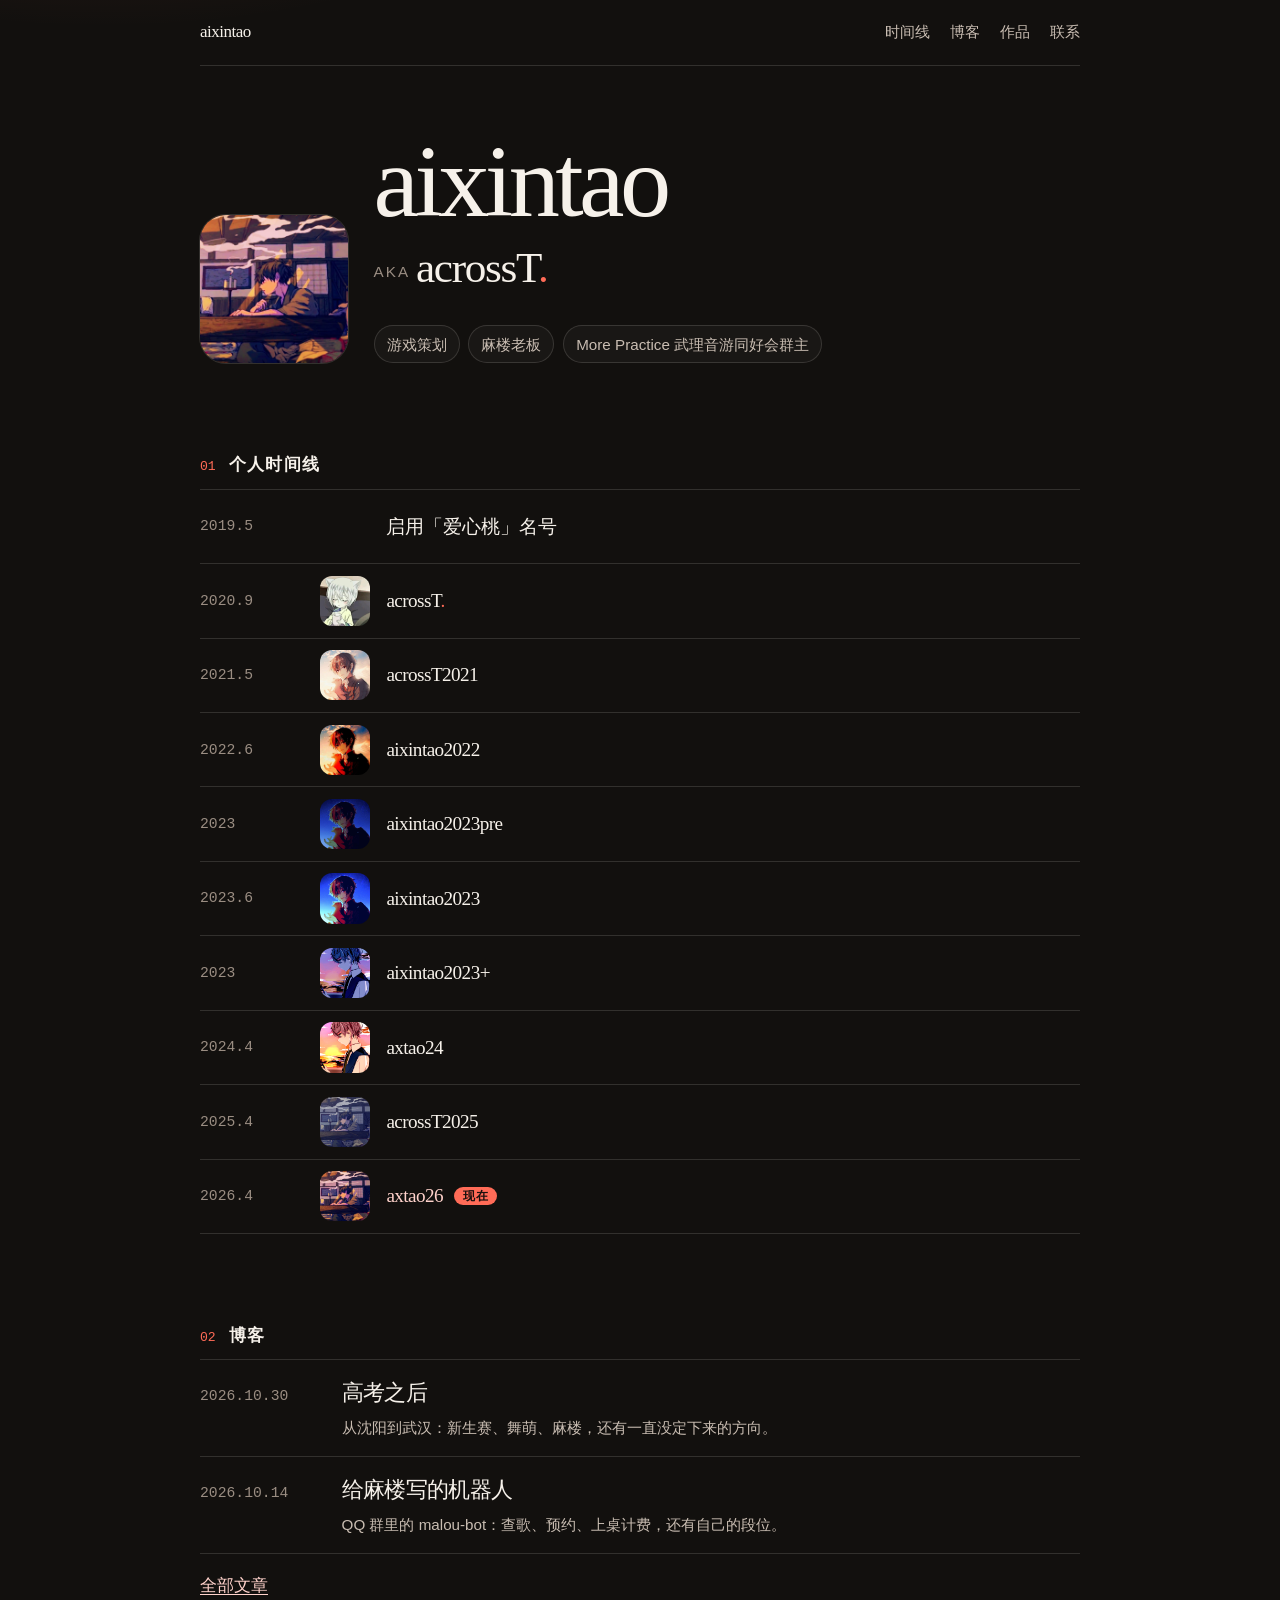
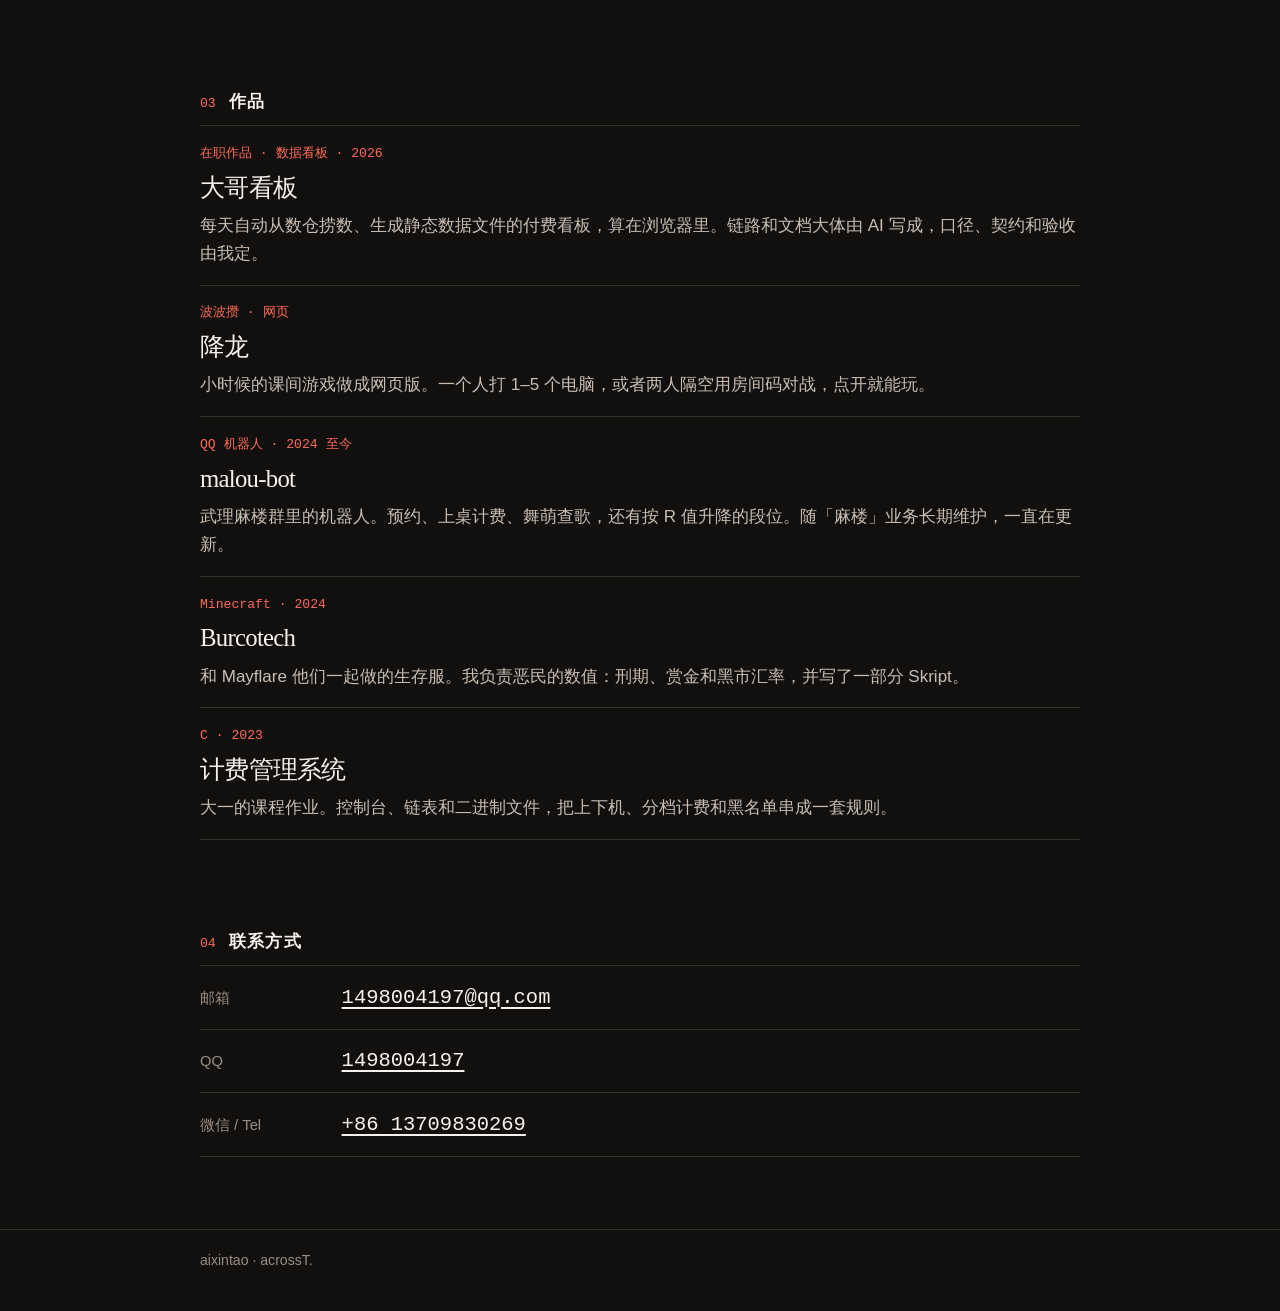
==== index.html @ b9f10be2 "Add the 大哥看板 works page and mark malou-bot as 2024 至今 - New works/whale-dashboard.html: an in-role p" ====
<!DOCTYPE html>
<html lang="zh-CN">
<head>
  <meta charset="utf-8">
  <meta name="viewport" content="width=device-width, initial-scale=1">
  <title>aixintao aka acrossT.</title>
  <meta name="description" content="aixintao，aka acrossT.。游戏策划、麻楼老板，More Practice 武理音游同好会群主。">
  <meta name="theme-color" content="#12100e">
  <link rel="icon" href="avatars/favicon.png">
  <link rel="stylesheet" href="/style.css">
</head>
<body>
  <header class="wrap">
    <nav class="nav" aria-label="页面">
      <a class="brand" href="/#top">aixintao</a>
      <ul class="nav-links">
        <li><a href="/#names">时间线</a></li>
        <li><a href="/blog/">博客</a></li>
        <li><a href="/#works">作品</a></li>
        <li><a href="/#contact">联系</a></li>
      </ul>
    </nav>
    <div class="hero" id="top">
      <img class="avatar-main" src="avatars/axtao2026.jpg" width="648" height="648" alt="axtao26">
      <div class="hero-copy">
        <h1>aixintao</h1>
        <p class="aka"><span class="aka-label">AKA</span><span class="wordmark">acrossT<span class="dot">.</span></span></p>
        <ul class="roles">
          <li>游戏策划</li>
          <li>麻楼老板</li>
          <li>More Practice 武理音游同好会群主</li>
        </ul>
      </div>
    </div>
  </header>

  <main class="wrap">
    <section id="names" aria-labelledby="names-title">
      <div class="section-head">
        <span class="index">01</span>
        <h2 id="names-title">个人时间线</h2>
      </div>
      <ol class="timeline">
        <li>
          <time datetime="2019-05">2019.5</time>
          <span class="avatar-slot" aria-hidden="true"></span>
          <p>启用「爱心桃」名号</p>
        </li>
        <li>
          <time datetime="2020-09">2020.9</time>
          <img class="avatar" src="avatars/acrossT.jpg" width="640" height="640" alt="">
          <p class="latin">acrossT<span class="dot">.</span></p>
        </li>
        <li>
          <time datetime="2021-05">2021.5</time>
          <img class="avatar" src="avatars/acrossT2021.jpg" width="720" height="715" alt="">
          <p class="latin">acrossT2021</p>
        </li>
        <li>
          <time datetime="2022-06">2022.6</time>
          <img class="avatar" src="avatars/aixintao2022.jpg" width="300" height="300" alt="">
          <p class="latin">aixintao2022</p>
        </li>
        <li>
          <time>2023</time>
          <img class="avatar" src="avatars/aixintao2023pre.jpg" width="720" height="720" alt="">
          <p class="latin">aixintao2023pre</p>
        </li>
        <li>
          <time datetime="2023-06">2023.6</time>
          <img class="avatar" src="avatars/aixintao2023.jpg" width="720" height="720" alt="">
          <p class="latin">aixintao2023</p>
        </li>
        <li>
          <time>2023</time>
          <img class="avatar" src="avatars/aixintao2023plus.jpg" width="720" height="720" alt="">
          <p class="latin">aixintao2023+</p>
        </li>
        <li>
          <time datetime="2024-04">2024.4</time>
          <img class="avatar" src="avatars/axtao24.jpg" width="720" height="720" alt="">
          <p class="latin">axtao24</p>
        </li>
        <li>
          <time datetime="2025-04">2025.4</time>
          <img class="avatar" src="avatars/acrossT2025.jpg" width="720" height="720" alt="">
          <p class="latin">acrossT2025</p>
        </li>
        <li class="now">
          <time datetime="2026-04">2026.4</time>
          <img class="avatar" src="avatars/axtao2026.jpg" width="648" height="648" alt="">
          <p class="latin">axtao26<span class="badge">现在</span></p>
        </li>
      </ol>
    </section>

    <section id="blog" aria-labelledby="blog-title">
      <div class="section-head">
        <span class="index">02</span>
        <h2 id="blog-title">博客</h2>
      </div>
      <!-- posts:start -->
<ol class="post-list">
  <li>
    <time datetime="2026-10-30">2026.10.30</time>
    <div>
      <a class="post-title" href="/blog/after-gaokao.html">高考之后</a>
      <p>从沈阳到武汉：新生赛、舞萌、麻楼，还有一直没定下来的方向。</p>
    </div>
  </li>
  <li>
    <time datetime="2026-10-14">2026.10.14</time>
    <div>
      <a class="post-title" href="/blog/malou-bot.html">给麻楼写的机器人</a>
      <p>QQ 群里的 malou-bot：查歌、预约、上桌计费，还有自己的段位。</p>
    </div>
  </li>
</ol>
<p class="more"><a href="/blog/">全部文章</a></p>
<!-- posts:end -->
    </section>

    <section id="works" aria-labelledby="works-title">
      <div class="section-head">
        <span class="index">03</span>
        <h2 id="works-title">作品</h2>
      </div>
      <ul class="works">
        <li>
          <a href="/works/whale-dashboard.html">
            <span class="work-kicker">在职作品 · 数据看板 · 2026</span>
            <span class="work-title">大哥看板</span>
            <span class="work-desc">每天自动从数仓捞数、生成静态数据文件的付费看板，算在浏览器里。链路和文档大体由 AI 写成，口径、契约和验收由我定。</span>
          </a>
        </li>
        <li>
          <a href="/works/xianglong.html">
            <span class="work-kicker">波波攒 · 网页</span>
            <span class="work-title">降龙</span>
            <span class="work-desc">小时候的课间游戏做成网页版。一个人打 1–5 个电脑，或者两人隔空用房间码对战，点开就能玩。</span>
          </a>
        </li>
        <li>
          <a href="/works/malou-bot.html">
            <span class="work-kicker">QQ 机器人 · 2024 至今</span>
            <span class="work-title">malou-bot</span>
            <span class="work-desc">武理麻楼群里的机器人。预约、上桌计费、舞萌查歌，还有按 R 值升降的段位。随「麻楼」业务长期维护，一直在更新。</span>
          </a>
        </li>
        <li>
          <a href="/works/burcotech.html">
            <span class="work-kicker">Minecraft · 2024</span>
            <span class="work-title">Burcotech</span>
            <span class="work-desc">和 Mayflare 他们一起做的生存服。我负责恶民的数值：刑期、赏金和黑市汇率，并写了一部分 Skript。</span>
          </a>
        </li>
        <li>
          <a href="/works/billing.html">
            <span class="work-kicker">C · 2023</span>
            <span class="work-title">计费管理系统</span>
            <span class="work-desc">大一的课程作业。控制台、链表和二进制文件，把上下机、分档计费和黑名单串成一套规则。</span>
          </a>
        </li>
      </ul>
    </section>

    <section id="contact" aria-labelledby="contact-title">
      <div class="section-head">
        <span class="index">04</span>
        <h2 id="contact-title">联系方式</h2>
      </div>
      <ul class="contacts">
        <li>
          <span>邮箱</span>
          <a href="mailto:1498004197@qq.com">1498004197@qq.com</a>
        </li>
        <li>
          <span>QQ</span>
          <a href="https://wpa.qq.com/msgrd?v=3&amp;uin=1498004197&amp;site=qq&amp;menu=yes" target="_blank" rel="noopener noreferrer">1498004197</a>
        </li>
        <li>
          <span>微信 / Tel</span>
          <a href="tel:+8613709830269">+86 13709830269</a>
        </li>
      </ul>
    </section>
  </main>

  <footer>
    <div class="wrap">aixintao · acrossT.</div>
  </footer>
</body>
</html>
---- style.css ----
:root {
      --bg: #12100e;
      --raise: #1c1916;
      --ink: #f6f1ea;
      --muted: #c9bdb2;
      --faint: #9a8d82;
      --line: rgba(246, 241, 234, 0.14);
      --peach: #ff6b57;
      --peach-soft: #ffd2cb;
      --max: 880px;
      --sans: "Segoe UI", "PingFang SC", "Hiragino Sans GB", "Microsoft YaHei", sans-serif;
      --serif: Palatino, "Palatino Linotype", "Songti SC", "STSong", serif;
      --mono: "Cascadia Mono", "Sarasa Mono SC", Consolas, "Courier New", monospace;
    }

    * { box-sizing: border-box; }

    html { scroll-behavior: smooth; }

    body {
      margin: 0;
      color: var(--ink);
      background:
        radial-gradient(880px 420px at 8% -8%, rgba(255, 107, 87, 0.18), transparent 62%),
        var(--bg);
      font-family: var(--sans);
      font-size: 17px;
      line-height: 1.65;
    }

    a { color: inherit; }

    a:focus-visible,
    button:focus-visible {
      outline: 2px solid var(--peach);
      outline-offset: 3px;
    }

    ::selection {
      background: var(--peach);
      color: #1a100e;
    }

    .wrap {
      width: min(var(--max), calc(100% - 2.5rem));
      margin-inline: auto;
    }

    .nav {
      display: flex;
      align-items: center;
      justify-content: space-between;
      gap: 1rem;
      padding: 1.15rem 0;
      border-bottom: 1px solid var(--line);
    }

    .brand {
      font-family: var(--serif);
      text-decoration: none;
      letter-spacing: -0.03em;
    }

    .nav-links {
      display: flex;
      gap: 1.25rem;
      margin: 0;
      padding: 0;
      list-style: none;
      font-size: 0.92rem;
    }

    .nav-links a {
      text-decoration: none;
      color: var(--muted);
    }

    .nav-links a:hover,
    .nav-links a[aria-current="page"] { color: var(--ink); }

    .nav,
    .nav-links { flex-wrap: wrap; }

    .hero {
      display: flex;
      align-items: flex-end;
      gap: 1.35rem 1.6rem;
      padding: 8vh 0 4.5rem;
    }

    .hero-copy { min-width: 0; }

    .avatar-main {
      width: clamp(104px, 18vw, 148px);
      height: clamp(104px, 18vw, 148px);
      flex: none;
      object-fit: cover;
      border-radius: 26px;
      box-shadow: 0 0 0 1px var(--line);
    }

    h1 {
      margin: 0;
      font-family: var(--serif);
      font-size: clamp(3.2rem, 10vw, 6.4rem);
      font-weight: 500;
      line-height: 0.86;
      letter-spacing: -0.045em;
    }

    .aka {
      margin: 1.1rem 0 0;
      font-family: var(--serif);
      font-size: clamp(1.7rem, 4vw, 2.7rem);
      line-height: 1.15;
      letter-spacing: -0.03em;
    }

    .aka-label {
      margin-right: 0.35rem;
      color: var(--faint);
      font-family: var(--sans);
      font-size: 0.95rem;
      letter-spacing: 0.14em;
      vertical-align: 0.35em;
    }

    .wordmark { white-space: nowrap; }

    .dot { color: var(--peach); }

    .roles {
      display: flex;
      flex-wrap: wrap;
      gap: 0.55rem;
      margin: 2rem 0 0;
      padding: 0;
      list-style: none;
    }

    .roles li {
      margin: 0;
      padding: 0.35rem 0.75rem;
      border: 1px solid var(--line);
      border-radius: 999px;
      color: var(--muted);
      background: rgba(255, 255, 255, 0.03);
      font-size: 0.95rem;
    }

    section { padding: 1rem 0 4.5rem; }

    .section-head {
      display: flex;
      align-items: baseline;
      gap: 0.8rem;
      margin-bottom: 0.4rem;
    }

    .index {
      color: var(--peach);
      font-family: var(--mono);
      font-size: 0.82rem;
    }

    h2 {
      margin: 0;
      font-size: 1.05rem;
      font-weight: 600;
      letter-spacing: 0.08em;
    }

    .timeline {
      margin: 0.6rem 0 0;
      padding: 0;
      list-style: none;
    }

    .timeline li {
      display: grid;
      grid-template-columns: 6.5rem 3.15rem minmax(0, 1fr);
      gap: 0.7rem 1rem;
      align-items: center;
      padding: 0.72rem 0;
      border-top: 1px solid var(--line);
    }

    .avatar,
    .avatar-slot {
      width: 3.15rem;
      height: 3.15rem;
      border-radius: 12px;
    }

    .avatar {
      display: block;
      object-fit: cover;
      background: var(--raise);
    }

    .timeline li:last-child { border-bottom: 1px solid var(--line); }

    .timeline time {
      color: var(--faint);
      font-family: var(--mono);
      font-size: 0.92rem;
    }

    .timeline p {
      margin: 0;
      font-size: 1.2rem;
    }

    .latin {
      font-family: var(--serif);
      letter-spacing: -0.03em;
    }

    .timeline .now p { color: var(--peach-soft); }

    .badge {
      margin-left: 0.7rem;
      padding: 0.12rem 0.55rem;
      border-radius: 999px;
      background: var(--peach);
      color: #1a100e;
      font-family: var(--sans);
      font-size: 0.75rem;
      font-weight: 700;
      letter-spacing: 0.06em;
      vertical-align: 0.18em;
    }

    .empty {
      margin: 0.8rem 0 0;
      padding: 1.4rem 1.2rem;
      border: 1px dashed var(--line);
      border-radius: 14px;
      color: var(--muted);
      background: var(--raise);
    }

    .contacts {
      margin: 0.6rem 0 0;
      padding: 0;
      list-style: none;
    }

    .contacts li {
      display: grid;
      grid-template-columns: 7.6rem minmax(0, 1fr);
      gap: 0.35rem 1.25rem;
      align-items: baseline;
      padding: 0.9rem 0;
      border-top: 1px solid var(--line);
    }

    .contacts li:last-child { border-bottom: 1px solid var(--line); }

    .contacts span {
      color: var(--faint);
      font-size: 0.92rem;
    }

    .contacts a {
      color: var(--ink);
      font-family: var(--mono);
      font-size: clamp(1.02rem, 2.2vw, 1.28rem);
      text-underline-offset: 0.2em;
      overflow-wrap: anywhere;
    }

    .contacts a:hover { color: var(--peach-soft); }

    footer {
      padding: 1.2rem 0 2.4rem;
      border-top: 1px solid var(--line);
      color: var(--faint);
      font-size: 0.88rem;
    }

    @media (max-width: 640px) {
      .wrap { width: min(var(--max), calc(100% - 1.6rem)); }

      .nav-links { gap: 0.85rem; }

      .hero {
        flex-direction: column;
        align-items: flex-start;
        padding-top: 6vh;
      }

      .timeline li {
        grid-template-columns: 4.7rem 2.7rem minmax(0, 1fr);
        gap: 0.5rem 0.7rem;
      }

      .avatar,
      .avatar-slot {
        width: 2.7rem;
        height: 2.7rem;
        border-radius: 9px;
      }
    }

    .post-list {
      margin: 0.6rem 0 0;
      padding: 0;
      list-style: none;
    }

    .post-list li {
      display: grid;
      grid-template-columns: 7.6rem minmax(0, 1fr);
      gap: 0.25rem 1.25rem;
      align-items: baseline;
      padding: 1rem 0;
      border-top: 1px solid var(--line);
    }

    .post-list li:last-child { border-bottom: 1px solid var(--line); }

    .post-list time {
      color: var(--faint);
      font-family: var(--mono);
      font-size: 0.92rem;
    }

    .post-title {
      font-family: var(--serif);
      font-size: 1.35rem;
      letter-spacing: -0.03em;
      text-decoration: none;
    }

    .post-title:hover { color: var(--peach-soft); }

    .post-list p {
      margin: 0.2rem 0 0;
      color: var(--muted);
      font-size: 0.95rem;
    }

    .more { margin: 1.1rem 0 0; }

    .more a {
      color: var(--peach-soft);
      text-underline-offset: 0.18em;
    }

    .page-main { padding: 2.6rem 0 4.5rem; }

    .page h1 {
      font-size: clamp(2.1rem, 6vw, 3.4rem);
      line-height: 1.15;
      letter-spacing: -0.03em;
    }

    .back {
      display: inline-block;
      margin-bottom: 1.5rem;
      color: var(--muted);
      font-size: 0.92rem;
      text-decoration: none;
    }

    .back:hover { color: var(--ink); }

    .article-meta {
      margin: 0.85rem 0 0;
      color: var(--faint);
      font-family: var(--mono);
      font-size: 0.92rem;
    }

    .prose {
      margin-top: 2rem;
      font-size: 1.05rem;
    }

    .prose > :first-child { margin-top: 0; }

    .prose h2,
    .prose h3 {
      margin: 1.8em 0 0.45em;
      letter-spacing: 0;
      font-size: 1.35rem;
    }

    .prose h3 { font-size: 1.12rem; }

    .prose p { margin: 0.95em 0; }

    .prose a {
      color: var(--peach-soft);
      text-underline-offset: 0.18em;
    }

    .prose ul,
    .prose ol {
      margin: 0.8em 0;
      padding-left: 1.3em;
    }

    .prose blockquote {
      margin: 1.2em 0;
      padding-left: 1em;
      border-left: 2px solid var(--peach);
      color: var(--muted);
    }

    .prose pre {
      margin: 1.2em 0;
      padding: 1rem 1.1rem;
      overflow: auto;
      border-radius: 12px;
      background: var(--raise);
      line-height: 1.55;
    }

    .prose code {
      font-family: var(--mono);
      font-size: 0.9em;
    }

    .prose :not(pre) > code {
      padding: 0.1em 0.35em;
      border-radius: 6px;
      background: var(--raise);
    }

    .prose img,
    .shot img {
      display: block;
      max-width: 100%;
      height: auto;
      border-radius: 14px;
    }

    .prose figure,
    .shot {
      margin: 1.5rem 0 0.2rem;
    }

    .prose figcaption,
    .shot figcaption {
      margin-top: 0.55rem;
      color: var(--faint);
      font-size: 0.92rem;
    }

    .works {
      margin: 0.6rem 0 0;
      padding: 0;
      list-style: none;
    }

    .works a {
      display: grid;
      gap: 0.2rem;
      padding: 1.05rem 0;
      border-top: 1px solid var(--line);
      text-decoration: none;
    }

    .works li:last-child a { border-bottom: 1px solid var(--line); }

    .work-kicker {
      color: var(--peach);
      font-family: var(--mono);
      font-size: 0.82rem;
    }

    .work-title {
      font-family: var(--serif);
      font-size: 1.55rem;
      letter-spacing: -0.03em;
    }

    .work-desc { color: var(--muted); }

    .works a:hover .work-title { color: var(--peach-soft); }

    .prose hr {
      margin: 2em 0;
      border: 0;
      border-top: 1px solid var(--line);
    }

    @media (max-width: 640px) {
      .post-list li,
      .contacts li {
        grid-template-columns: 1fr;
        gap: 0.15rem;
      }
    }

    @media (prefers-reduced-motion: reduce) {
      html { scroll-behavior: auto; }
    }
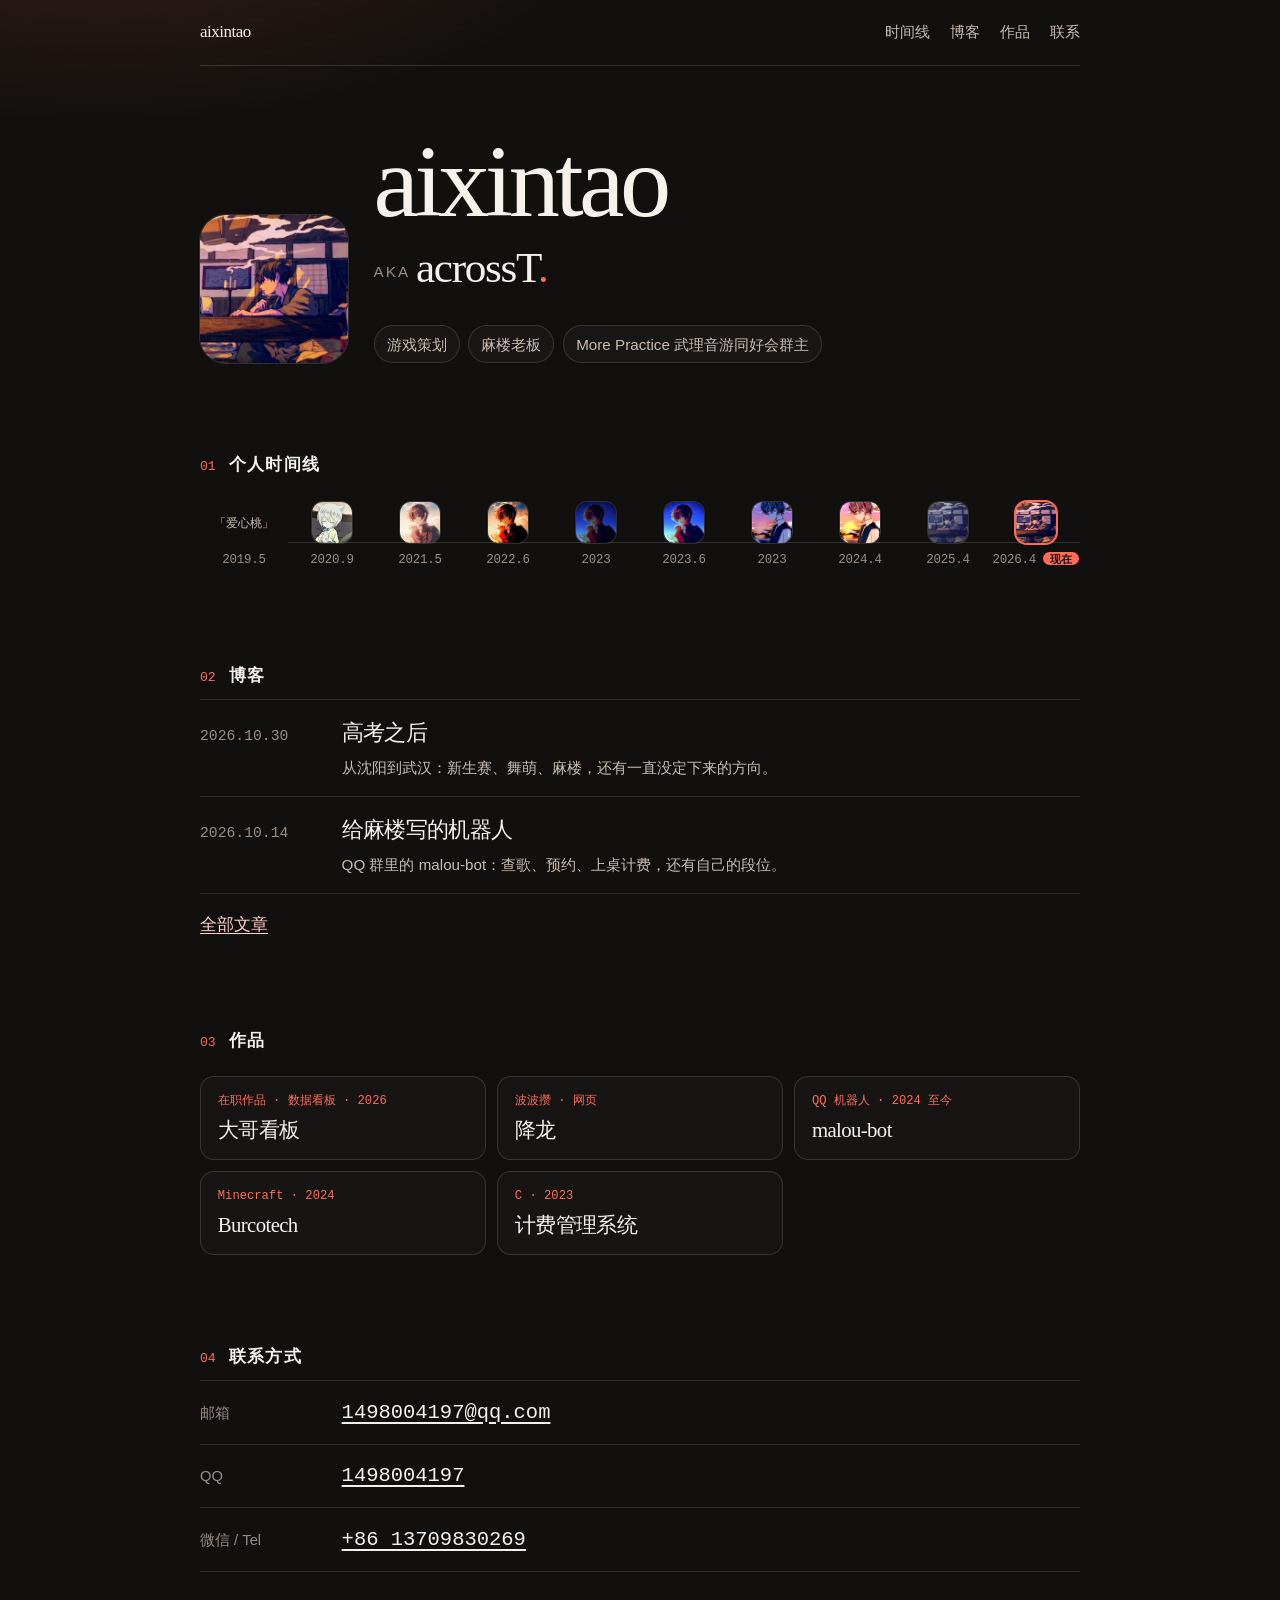
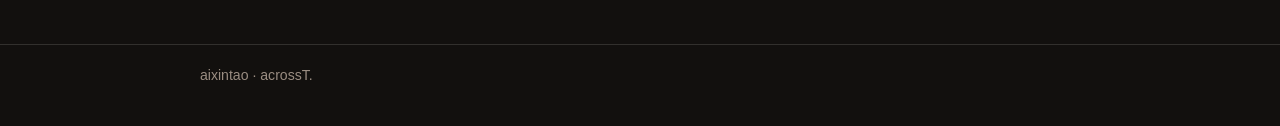
==== commit 045a5979: "Compress the timeline into a flow strip and turn works into buttons The 个人时间线 is now a single horizo" ====
--- a/index.html
+++ b/index.html
@@ -40,56 +40,46 @@
         <span class="index">01</span>
         <h2 id="names-title">个人时间线</h2>
       </div>
-      <ol class="timeline">
+      <ol class="flow">
         <li>
+          <span class="flow-note">「爱心桃」</span>
           <time datetime="2019-05">2019.5</time>
-          <span class="avatar-slot" aria-hidden="true"></span>
-          <p>启用「爱心桃」名号</p>
         </li>
         <li>
+          <img class="flow-avatar" src="avatars/acrossT.jpg" width="640" height="640" alt="acrossT. 的头像">
           <time datetime="2020-09">2020.9</time>
-          <img class="avatar" src="avatars/acrossT.jpg" width="640" height="640" alt="">
-          <p class="latin">acrossT<span class="dot">.</span></p>
         </li>
         <li>
+          <img class="flow-avatar" src="avatars/acrossT2021.jpg" width="720" height="715" alt="acrossT2021 的头像">
           <time datetime="2021-05">2021.5</time>
-          <img class="avatar" src="avatars/acrossT2021.jpg" width="720" height="715" alt="">
-          <p class="latin">acrossT2021</p>
         </li>
         <li>
+          <img class="flow-avatar" src="avatars/aixintao2022.jpg" width="300" height="300" alt="aixintao2022 的头像">
           <time datetime="2022-06">2022.6</time>
-          <img class="avatar" src="avatars/aixintao2022.jpg" width="300" height="300" alt="">
-          <p class="latin">aixintao2022</p>
         </li>
         <li>
+          <img class="flow-avatar" src="avatars/aixintao2023pre.jpg" width="720" height="720" alt="aixintao2023pre 的头像">
           <time>2023</time>
-          <img class="avatar" src="avatars/aixintao2023pre.jpg" width="720" height="720" alt="">
-          <p class="latin">aixintao2023pre</p>
         </li>
         <li>
+          <img class="flow-avatar" src="avatars/aixintao2023.jpg" width="720" height="720" alt="aixintao2023 的头像">
           <time datetime="2023-06">2023.6</time>
-          <img class="avatar" src="avatars/aixintao2023.jpg" width="720" height="720" alt="">
-          <p class="latin">aixintao2023</p>
         </li>
         <li>
+          <img class="flow-avatar" src="avatars/aixintao2023plus.jpg" width="720" height="720" alt="aixintao2023+ 的头像">
           <time>2023</time>
-          <img class="avatar" src="avatars/aixintao2023plus.jpg" width="720" height="720" alt="">
-          <p class="latin">aixintao2023+</p>
         </li>
         <li>
+          <img class="flow-avatar" src="avatars/axtao24.jpg" width="720" height="720" alt="axtao24 的头像">
           <time datetime="2024-04">2024.4</time>
-          <img class="avatar" src="avatars/axtao24.jpg" width="720" height="720" alt="">
-          <p class="latin">axtao24</p>
         </li>
         <li>
+          <img class="flow-avatar" src="avatars/acrossT2025.jpg" width="720" height="720" alt="acrossT2025 的头像">
           <time datetime="2025-04">2025.4</time>
-          <img class="avatar" src="avatars/acrossT2025.jpg" width="720" height="720" alt="">
-          <p class="latin">acrossT2025</p>
         </li>
         <li class="now">
-          <time datetime="2026-04">2026.4</time>
-          <img class="avatar" src="avatars/axtao2026.jpg" width="648" height="648" alt="">
-          <p class="latin">axtao26<span class="badge">现在</span></p>
+          <img class="flow-avatar" src="avatars/axtao2026.jpg" width="648" height="648" alt="axtao26 的头像">
+          <time datetime="2026-04">2026.4<span class="badge">现在</span></time>
         </li>
       </ol>
     </section>
@@ -130,35 +120,30 @@
           <a href="/works/whale-dashboard.html">
             <span class="work-kicker">在职作品 · 数据看板 · 2026</span>
             <span class="work-title">大哥看板</span>
-            <span class="work-desc">每天自动从数仓捞数、生成静态数据文件的付费看板，算在浏览器里。链路和文档大体由 AI 写成，口径、契约和验收由我定。</span>
           </a>
         </li>
         <li>
           <a href="/works/xianglong.html">
             <span class="work-kicker">波波攒 · 网页</span>
             <span class="work-title">降龙</span>
-            <span class="work-desc">小时候的课间游戏做成网页版。一个人打 1–5 个电脑，或者两人隔空用房间码对战，点开就能玩。</span>
           </a>
         </li>
         <li>
           <a href="/works/malou-bot.html">
             <span class="work-kicker">QQ 机器人 · 2024 至今</span>
             <span class="work-title">malou-bot</span>
-            <span class="work-desc">武理麻楼群里的机器人。预约、上桌计费、舞萌查歌，还有按 R 值升降的段位。随「麻楼」业务长期维护，一直在更新。</span>
           </a>
         </li>
         <li>
           <a href="/works/burcotech.html">
             <span class="work-kicker">Minecraft · 2024</span>
             <span class="work-title">Burcotech</span>
-            <span class="work-desc">和 Mayflare 他们一起做的生存服。我负责恶民的数值：刑期、赏金和黑市汇率，并写了一部分 Skript。</span>
           </a>
         </li>
         <li>
           <a href="/works/billing.html">
             <span class="work-kicker">C · 2023</span>
             <span class="work-title">计费管理系统</span>
-            <span class="work-desc">大一的课程作业。控制台、链表和二进制文件，把上下机、分档计费和黑名单串成一套规则。</span>
           </a>
         </li>
       </ul>
--- a/style.css
+++ b/style.css
@@ -170,65 +170,80 @@
       letter-spacing: 0.08em;
     }
 
-    .timeline {
-      margin: 0.6rem 0 0;
+    .flow {
+      display: grid;
+      grid-template-columns: repeat(10, minmax(0, 1fr));
+      margin: 1.3rem 0 0;
       padding: 0;
       list-style: none;
     }
 
-    .timeline li {
-      display: grid;
-      grid-template-columns: 6.5rem 3.15rem minmax(0, 1fr);
-      gap: 0.7rem 1rem;
+    .flow li {
+      position: relative;
+      display: flex;
+      flex-direction: column;
       align-items: center;
-      padding: 0.72rem 0;
-      border-top: 1px solid var(--line);
-    }
-
-    .avatar,
-    .avatar-slot {
-      width: 3.15rem;
-      height: 3.15rem;
-      border-radius: 12px;
-    }
-
-    .avatar {
-      display: block;
+      justify-content: flex-start;
+      gap: 0.45rem;
+      padding: 0.15rem 0;
+      text-align: center;
+    }
+
+    /* 一条细线穿过每个头像，连成一条链 */
+    .flow li::before {
+      content: "";
+      position: absolute;
+      top: 2.66rem;
+      left: 0;
+      right: 0;
+      height: 1px;
+      background: var(--line);
+    }
+
+    .flow li:first-child::before { display: none; }
+
+    .flow-avatar {
+      position: relative;
+      width: 2.55rem;
+      height: 2.55rem;
       object-fit: cover;
+      border-radius: 11px;
       background: var(--raise);
-    }
-
-    .timeline li:last-child { border-bottom: 1px solid var(--line); }
-
-    .timeline time {
-      color: var(--faint);
-      font-family: var(--mono);
-      font-size: 0.92rem;
-    }
-
-    .timeline p {
-      margin: 0;
-      font-size: 1.2rem;
-    }
-
-    .latin {
-      font-family: var(--serif);
-      letter-spacing: -0.03em;
-    }
-
-    .timeline .now p { color: var(--peach-soft); }
+      box-shadow: 0 0 0 1px var(--line);
+    }
+
+    .flow time {
+      color: var(--faint);
+      font-family: var(--mono);
+      font-size: 0.78rem;
+      letter-spacing: -0.02em;
+    }
+
+    .flow-note {
+      display: flex;
+      align-items: center;
+      justify-content: center;
+      width: 100%;
+      min-height: 2.55rem;
+      color: var(--muted);
+      font-size: 0.78rem;
+      line-height: 1.3;
+    }
+
+    .flow .now .flow-avatar { box-shadow: 0 0 0 2px var(--peach); }
 
     .badge {
-      margin-left: 0.7rem;
-      padding: 0.12rem 0.55rem;
+      margin-left: 0.45rem;
+      padding: 0.05rem 0.42rem;
       border-radius: 999px;
       background: var(--peach);
       color: #1a100e;
       font-family: var(--sans);
-      font-size: 0.75rem;
+      font-size: 0.68rem;
       font-weight: 700;
-      letter-spacing: 0.06em;
-      vertical-align: 0.18em;
+      letter-spacing: 0.04em;
+      vertical-align: 0.12em;
+      white-space: nowrap;
     }
 
     .empty {
@@ -290,17 +305,22 @@
         padding-top: 6vh;
       }
 
-      .timeline li {
-        grid-template-columns: 4.7rem 2.7rem minmax(0, 1fr);
-        gap: 0.5rem 0.7rem;
+      .flow {
+        grid-template-columns: repeat(5, minmax(0, 1fr));
+        row-gap: 1.1rem;
       }
 
-      .avatar,
-      .avatar-slot {
-        width: 2.7rem;
-        height: 2.7rem;
+      .flow li::before { top: 2.42rem; }
+
+      .flow li:nth-child(6)::before { display: none; }
+
+      .flow-avatar {
+        width: 2.3rem;
+        height: 2.3rem;
         border-radius: 9px;
       }
+
+      .flow-note { min-height: 2.3rem; }
     }
 
     .post-list {
@@ -450,34 +470,46 @@
     }
 
     .works {
-      margin: 0.6rem 0 0;
+      display: grid;
+      grid-template-columns: repeat(3, minmax(0, 1fr));
+      gap: 0.7rem;
+      margin: 1.3rem 0 0;
       padding: 0;
       list-style: none;
     }
 
     .works a {
-      display: grid;
-      gap: 0.2rem;
-      padding: 1.05rem 0;
-      border-top: 1px solid var(--line);
+      display: flex;
+      flex-direction: column;
+      justify-content: space-between;
+      gap: 0.5rem;
+      height: 100%;
+      padding: 1rem 1.05rem;
+      border: 1px solid var(--line);
+      border-radius: 14px;
+      background: rgba(255, 255, 255, 0.025);
       text-decoration: none;
-    }
-
-    .works li:last-child a { border-bottom: 1px solid var(--line); }
+      transition: border-color 0.15s ease, background 0.15s ease;
+    }
+
+    .works a:hover {
+      border-color: rgba(255, 107, 87, 0.55);
+      background: rgba(255, 107, 87, 0.06);
+    }
 
     .work-kicker {
       color: var(--peach);
       font-family: var(--mono);
-      font-size: 0.82rem;
+      font-size: 0.76rem;
+      line-height: 1.4;
     }
 
     .work-title {
       font-family: var(--serif);
-      font-size: 1.55rem;
+      font-size: 1.3rem;
+      line-height: 1.2;
       letter-spacing: -0.03em;
     }
-
-    .work-desc { color: var(--muted); }
 
     .works a:hover .work-title { color: var(--peach-soft); }
 
@@ -493,6 +525,8 @@
         grid-template-columns: 1fr;
         gap: 0.15rem;
       }
+
+      .works { grid-template-columns: repeat(2, minmax(0, 1fr)); }
     }
 
     @media (prefers-reduced-motion: reduce) {
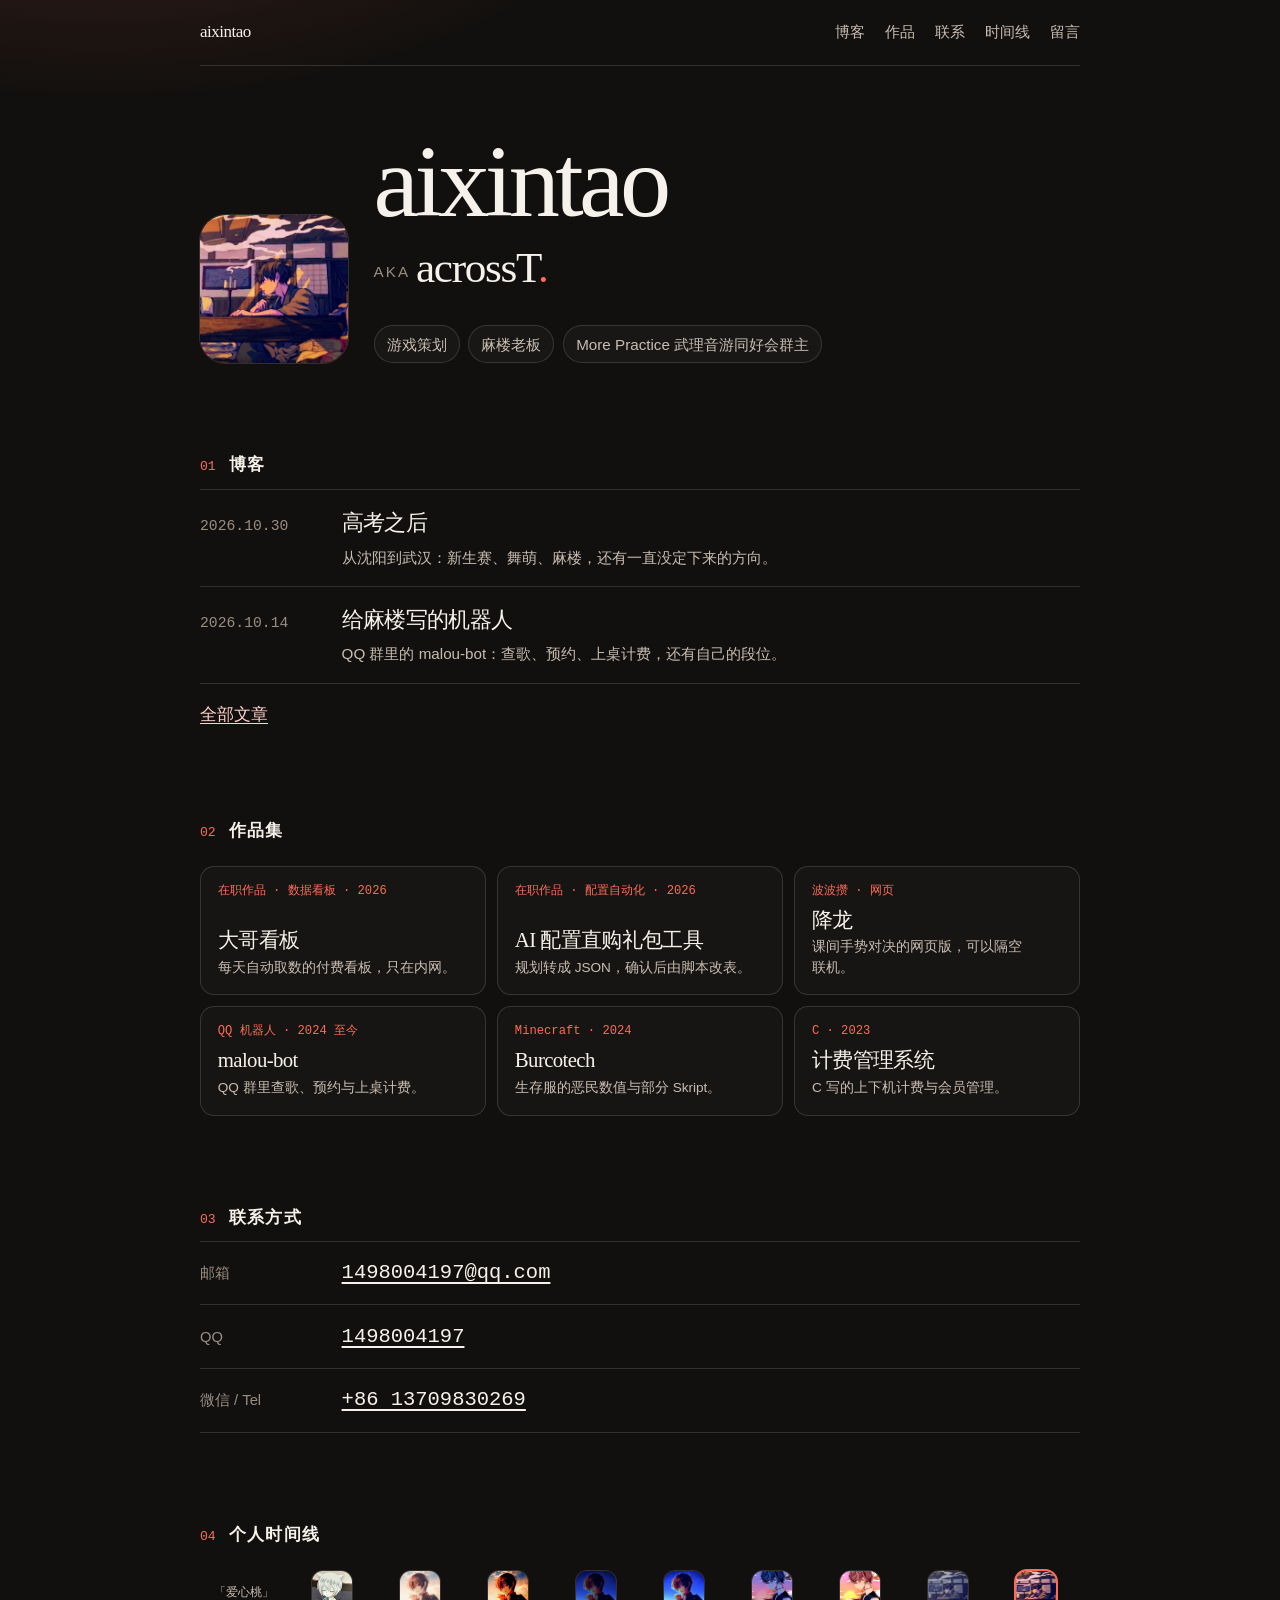
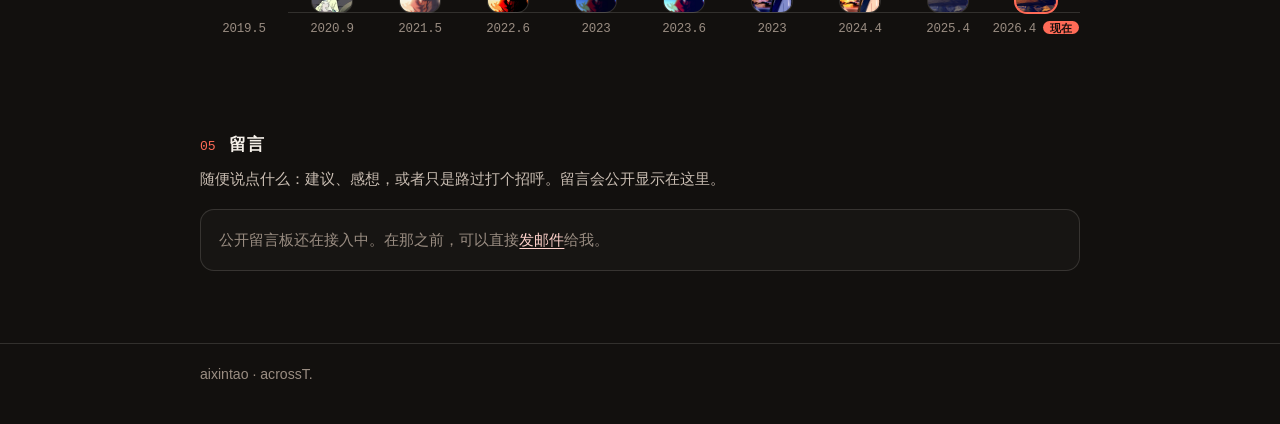
==== commit beef08b4: "Reorder the homepage and add a guestbook section - Sections are now 01 blog, 02 works, 03 contact, 0" ====
--- a/index.html
+++ b/index.html
@@ -14,10 +14,11 @@
     <nav class="nav" aria-label="页面">
       <a class="brand" href="/#top">aixintao</a>
       <ul class="nav-links">
-        <li><a href="/#names">时间线</a></li>
         <li><a href="/blog/">博客</a></li>
         <li><a href="/#works">作品</a></li>
         <li><a href="/#contact">联系</a></li>
+        <li><a href="/#names">时间线</a></li>
+        <li><a href="/#guestbook">留言</a></li>
       </ul>
     </nav>
     <div class="hero" id="top">
@@ -35,58 +36,9 @@
   </header>
 
   <main class="wrap">
-    <section id="names" aria-labelledby="names-title">
+    <section id="blog" aria-labelledby="blog-title">
       <div class="section-head">
         <span class="index">01</span>
-        <h2 id="names-title">个人时间线</h2>
-      </div>
-      <ol class="flow">
-        <li>
-          <span class="flow-note">「爱心桃」</span>
-          <time datetime="2019-05">2019.5</time>
-        </li>
-        <li>
-          <img class="flow-avatar" src="avatars/acrossT.jpg" width="640" height="640" alt="acrossT. 的头像">
-          <time datetime="2020-09">2020.9</time>
-        </li>
-        <li>
-          <img class="flow-avatar" src="avatars/acrossT2021.jpg" width="720" height="715" alt="acrossT2021 的头像">
-          <time datetime="2021-05">2021.5</time>
-        </li>
-        <li>
-          <img class="flow-avatar" src="avatars/aixintao2022.jpg" width="300" height="300" alt="aixintao2022 的头像">
-          <time datetime="2022-06">2022.6</time>
-        </li>
-        <li>
-          <img class="flow-avatar" src="avatars/aixintao2023pre.jpg" width="720" height="720" alt="aixintao2023pre 的头像">
-          <time>2023</time>
-        </li>
-        <li>
-          <img class="flow-avatar" src="avatars/aixintao2023.jpg" width="720" height="720" alt="aixintao2023 的头像">
-          <time datetime="2023-06">2023.6</time>
-        </li>
-        <li>
-          <img class="flow-avatar" src="avatars/aixintao2023plus.jpg" width="720" height="720" alt="aixintao2023+ 的头像">
-          <time>2023</time>
-        </li>
-        <li>
-          <img class="flow-avatar" src="avatars/axtao24.jpg" width="720" height="720" alt="axtao24 的头像">
-          <time datetime="2024-04">2024.4</time>
-        </li>
-        <li>
-          <img class="flow-avatar" src="avatars/acrossT2025.jpg" width="720" height="720" alt="acrossT2025 的头像">
-          <time datetime="2025-04">2025.4</time>
-        </li>
-        <li class="now">
-          <img class="flow-avatar" src="avatars/axtao2026.jpg" width="648" height="648" alt="axtao26 的头像">
-          <time datetime="2026-04">2026.4<span class="badge">现在</span></time>
-        </li>
-      </ol>
-    </section>
-
-    <section id="blog" aria-labelledby="blog-title">
-      <div class="section-head">
-        <span class="index">02</span>
         <h2 id="blog-title">博客</h2>
       </div>
       <!-- posts:start -->
@@ -112,38 +64,62 @@
 
     <section id="works" aria-labelledby="works-title">
       <div class="section-head">
-        <span class="index">03</span>
-        <h2 id="works-title">作品</h2>
+        <span class="index">02</span>
+        <h2 id="works-title">作品集</h2>
       </div>
       <ul class="works">
         <li>
           <a href="/works/whale-dashboard.html">
             <span class="work-kicker">在职作品 · 数据看板 · 2026</span>
-            <span class="work-title">大哥看板</span>
+            <span class="work-body">
+              <span class="work-title">大哥看板</span>
+              <span class="work-desc">每天自动取数的付费看板，只在内网。</span>
+            </span>
+          </a>
+        </li>
+        <li>
+          <a href="/works/gift-pack.html">
+            <span class="work-kicker">在职作品 · 配置自动化 · 2026</span>
+            <span class="work-body">
+              <span class="work-title">AI 配置直购礼包工具</span>
+              <span class="work-desc">规划转成 JSON，确认后由脚本改表。</span>
+            </span>
           </a>
         </li>
         <li>
           <a href="/works/xianglong.html">
             <span class="work-kicker">波波攒 · 网页</span>
-            <span class="work-title">降龙</span>
+            <span class="work-body">
+              <span class="work-title">降龙</span>
+              <span class="work-desc">课间手势对决的网页版，可以隔空联机。</span>
+            </span>
           </a>
         </li>
         <li>
           <a href="/works/malou-bot.html">
             <span class="work-kicker">QQ 机器人 · 2024 至今</span>
-            <span class="work-title">malou-bot</span>
+            <span class="work-body">
+              <span class="work-title">malou-bot</span>
+              <span class="work-desc">QQ 群里查歌、预约与上桌计费。</span>
+            </span>
           </a>
         </li>
         <li>
           <a href="/works/burcotech.html">
             <span class="work-kicker">Minecraft · 2024</span>
-            <span class="work-title">Burcotech</span>
+            <span class="work-body">
+              <span class="work-title">Burcotech</span>
+              <span class="work-desc">生存服的恶民数值与部分 Skript。</span>
+            </span>
           </a>
         </li>
         <li>
           <a href="/works/billing.html">
             <span class="work-kicker">C · 2023</span>
-            <span class="work-title">计费管理系统</span>
+            <span class="work-body">
+              <span class="work-title">计费管理系统</span>
+              <span class="work-desc">C 写的上下机计费与会员管理。</span>
+            </span>
           </a>
         </li>
       </ul>
@@ -151,7 +127,7 @@
 
     <section id="contact" aria-labelledby="contact-title">
       <div class="section-head">
-        <span class="index">04</span>
+        <span class="index">03</span>
         <h2 id="contact-title">联系方式</h2>
       </div>
       <ul class="contacts">
@@ -168,11 +144,91 @@
           <a href="tel:+8613709830269">+86 13709830269</a>
         </li>
       </ul>
+    </section>
+
+    <section id="names" aria-labelledby="names-title">
+      <div class="section-head">
+        <span class="index">04</span>
+        <h2 id="names-title">个人时间线</h2>
+      </div>
+      <ol class="flow">
+        <li>
+          <span class="flow-note">「爱心桃」</span>
+          <time datetime="2019-05">2019.5</time>
+        </li>
+        <li>
+          <img class="flow-avatar" src="avatars/acrossT.jpg" width="640" height="640" alt="acrossT. 的头像">
+          <time datetime="2020-09">2020.9</time>
+        </li>
+        <li>
+          <img class="flow-avatar" src="avatars/acrossT2021.jpg" width="720" height="715" alt="acrossT2021 的头像">
+          <time datetime="2021-05">2021.5</time>
+        </li>
+        <li>
+          <img class="flow-avatar" src="avatars/aixintao2022.jpg" width="300" height="300" alt="aixintao2022 的头像">
+          <time datetime="2022-06">2022.6</time>
+        </li>
+        <li>
+          <img class="flow-avatar" src="avatars/aixintao2023pre.jpg" width="720" height="720" alt="aixintao2023pre 的头像">
+          <time>2023</time>
+        </li>
+        <li>
+          <img class="flow-avatar" src="avatars/aixintao2023.jpg" width="720" height="720" alt="aixintao2023 的头像">
+          <time datetime="2023-06">2023.6</time>
+        </li>
+        <li>
+          <img class="flow-avatar" src="avatars/aixintao2023plus.jpg" width="720" height="720" alt="aixintao2023+ 的头像">
+          <time>2023</time>
+        </li>
+        <li>
+          <img class="flow-avatar" src="avatars/axtao24.jpg" width="720" height="720" alt="axtao24 的头像">
+          <time datetime="2024-04">2024.4</time>
+        </li>
+        <li>
+          <img class="flow-avatar" src="avatars/acrossT2025.jpg" width="720" height="720" alt="acrossT2025 的头像">
+          <time datetime="2025-04">2025.4</time>
+        </li>
+        <li class="now">
+          <img class="flow-avatar" src="avatars/axtao2026.jpg" width="648" height="648" alt="axtao26 的头像">
+          <time datetime="2026-04">2026.4<span class="badge">现在</span></time>
+        </li>
+      </ol>
+    </section>
+
+    <section id="guestbook" aria-labelledby="guestbook-title">
+      <div class="section-head">
+        <span class="index">05</span>
+        <h2 id="guestbook-title">留言</h2>
+      </div>
+      <p class="section-lede">随便说点什么：建议、感想，或者只是路过打个招呼。留言会公开显示在这里。</p>
+      <div class="notes" id="notes">
+        <p class="notes-fallback">公开留言板还在接入中。在那之前，可以直接<a href="mailto:1498004197@qq.com">发邮件</a>给我。</p>
+      </div>
     </section>
   </main>
 
   <footer>
     <div class="wrap">aixintao · acrossT.</div>
   </footer>
+
+  <!-- 留言板：giscus 设置见 giscus.app；初始化后填好 data-repo-id 与 data-category-id 并解除下方注释 -->
+  <!--
+  <script src="https://giscus.app/client.js"
+    data-repo="aixintao/aixintao.github.io"
+    data-repo-id="REPO_ID"
+    data-category="General"
+    data-category-id="CATEGORY_ID"
+    data-mapping="pathname"
+    data-strict="0"
+    data-reactions-enabled="1"
+    data-emit-metadata="0"
+    data-input-position="top"
+    data-theme="dark_dimmed"
+    data-lang="zh-CN"
+    data-loading="lazy"
+    crossorigin="anonymous"
+    async>
+  </script>
+  -->
 </body>
 </html>
--- a/style.css
+++ b/style.css
@@ -513,6 +513,59 @@
 
     .works a:hover .work-title { color: var(--peach-soft); }
 
+    .work-body {
+      display: flex;
+      flex-direction: column;
+      gap: 0.3rem;
+    }
+
+    .work-desc {
+      color: var(--muted);
+      font-size: 0.85rem;
+      line-height: 1.5;
+      text-wrap: pretty;
+    }
+
+    .section-lede {
+      margin: 0.5rem 0 0;
+      color: var(--muted);
+      font-size: 0.95rem;
+      text-wrap: pretty;
+    }
+
+    .section-lede a {
+      color: var(--peach-soft);
+      text-underline-offset: 0.18em;
+    }
+
+    .notes {
+      margin: 1.1rem 0 0;
+      padding: 1.1rem 1.15rem;
+      border: 1px solid var(--line);
+      border-radius: 14px;
+      background: rgba(255, 255, 255, 0.025);
+    }
+
+    .notes-fallback {
+      margin: 0;
+      color: var(--faint);
+      font-size: 0.92rem;
+    }
+
+    .notes-fallback a {
+      color: var(--peach-soft);
+      text-underline-offset: 0.18em;
+    }
+
+    /* giscus 会在 .notes 里插入自己的 iframe，去掉内层的双边框 */
+    .notes .giscus,
+    .notes .giscus-frame {
+      margin: 0;
+    }
+
+    /* 留言板加载出来后，隐藏加载前的兜底提示 */
+    .notes:has(.giscus) .notes-fallback { display: none; }
+
     .prose hr {
       margin: 2em 0;
       border: 0;
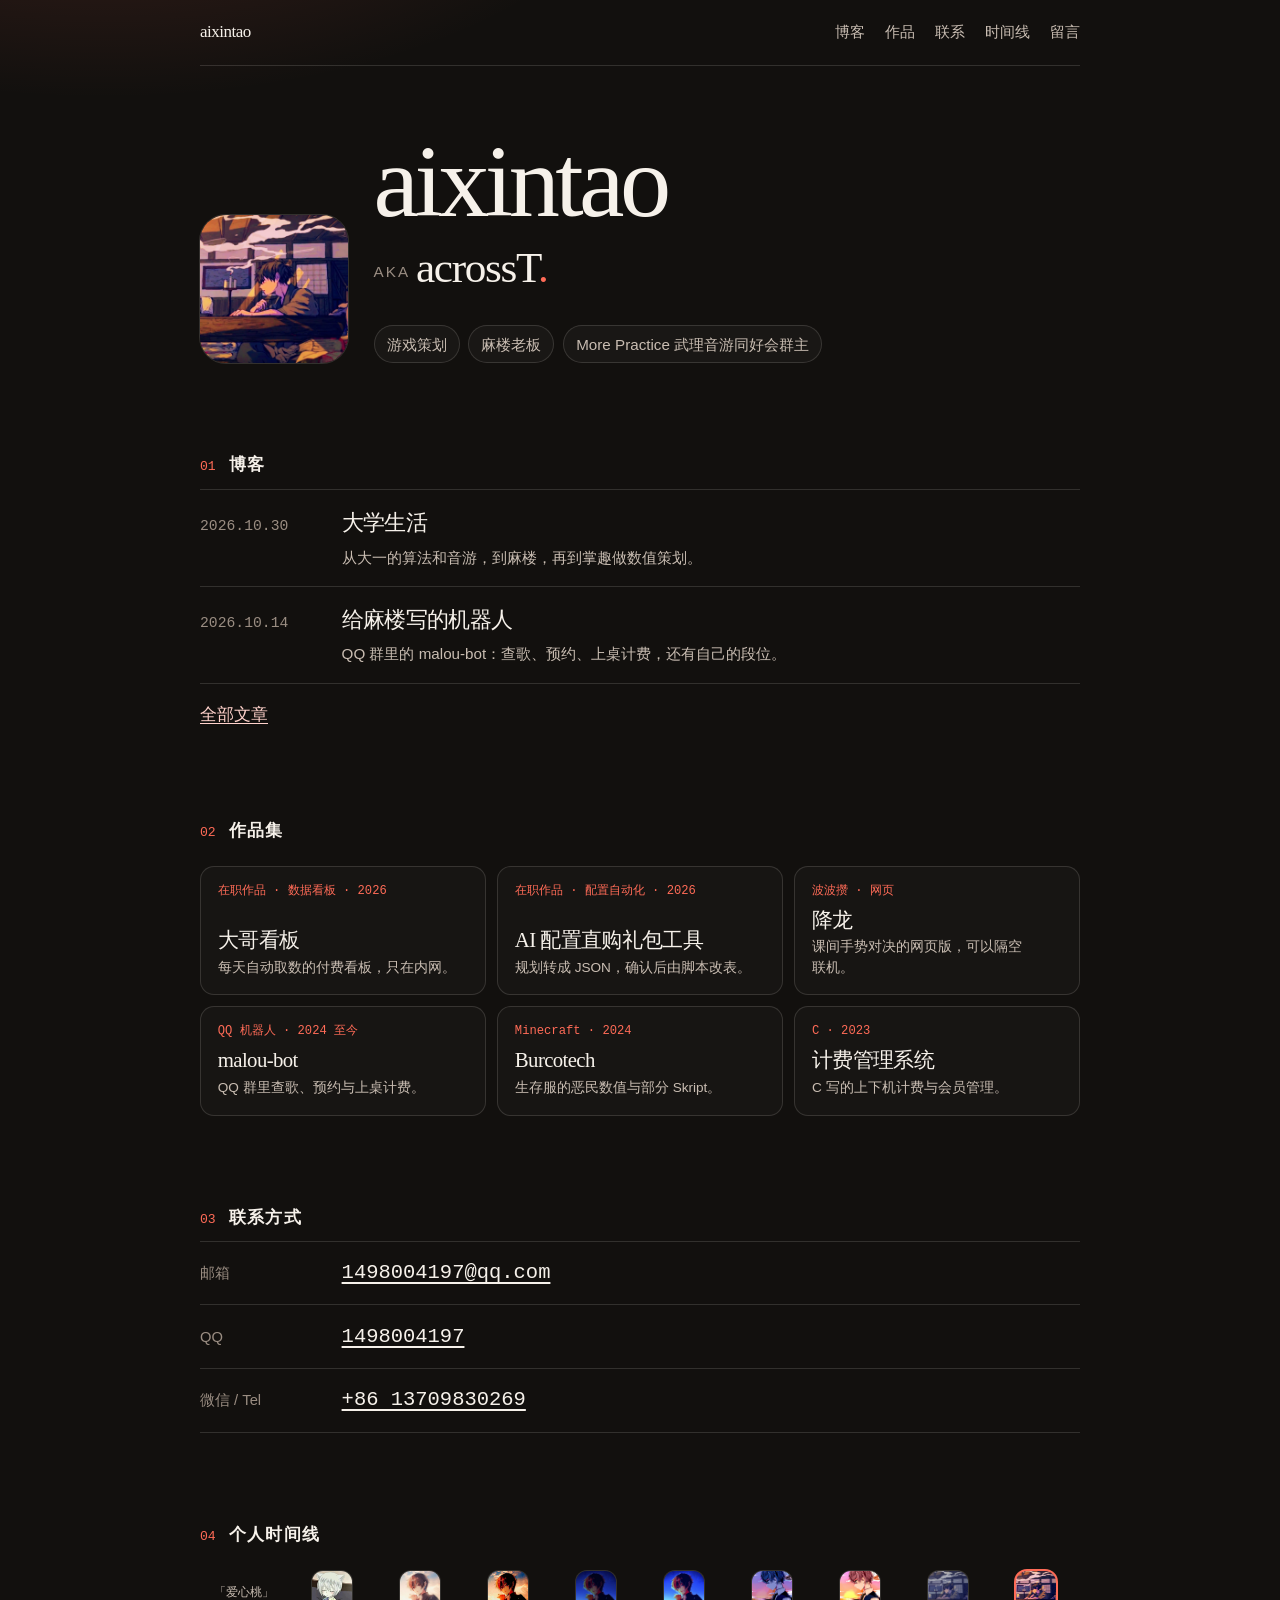
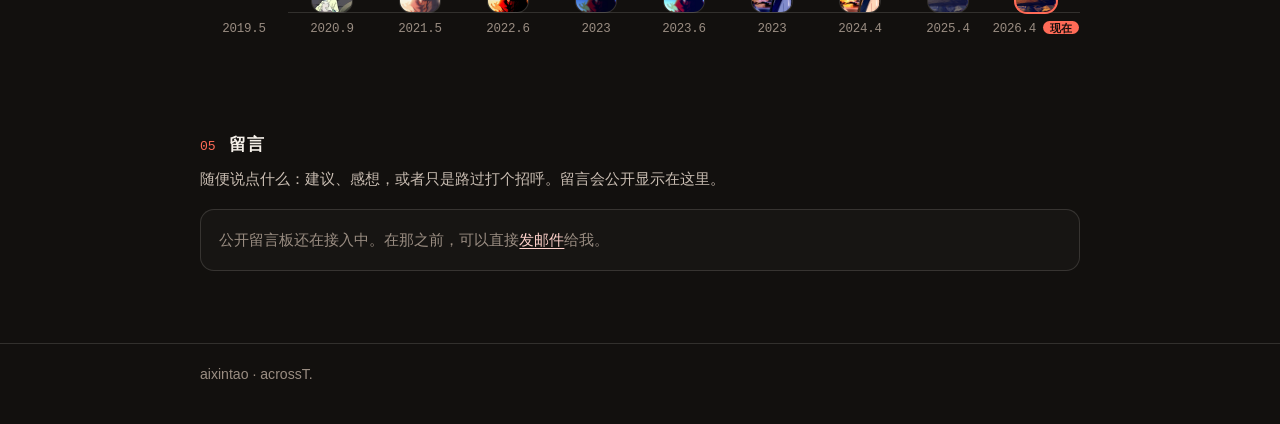
==== commit 209306fd: "Rewrite the college post to start at freshman year and add later work. Co-authored-by: Cursor <curso" ====
--- a/index.html
+++ b/index.html
@@ -46,8 +46,8 @@
   <li>
     <time datetime="2026-10-30">2026.10.30</time>
     <div>
-      <a class="post-title" href="/blog/after-gaokao.html">高考之后</a>
-      <p>从沈阳到武汉：新生赛、舞萌、麻楼，还有一直没定下来的方向。</p>
+      <a class="post-title" href="/blog/college.html">大学生活</a>
+      <p>从大一的算法和音游，到麻楼，再到掌趣做数值策划。</p>
     </div>
   </li>
   <li>
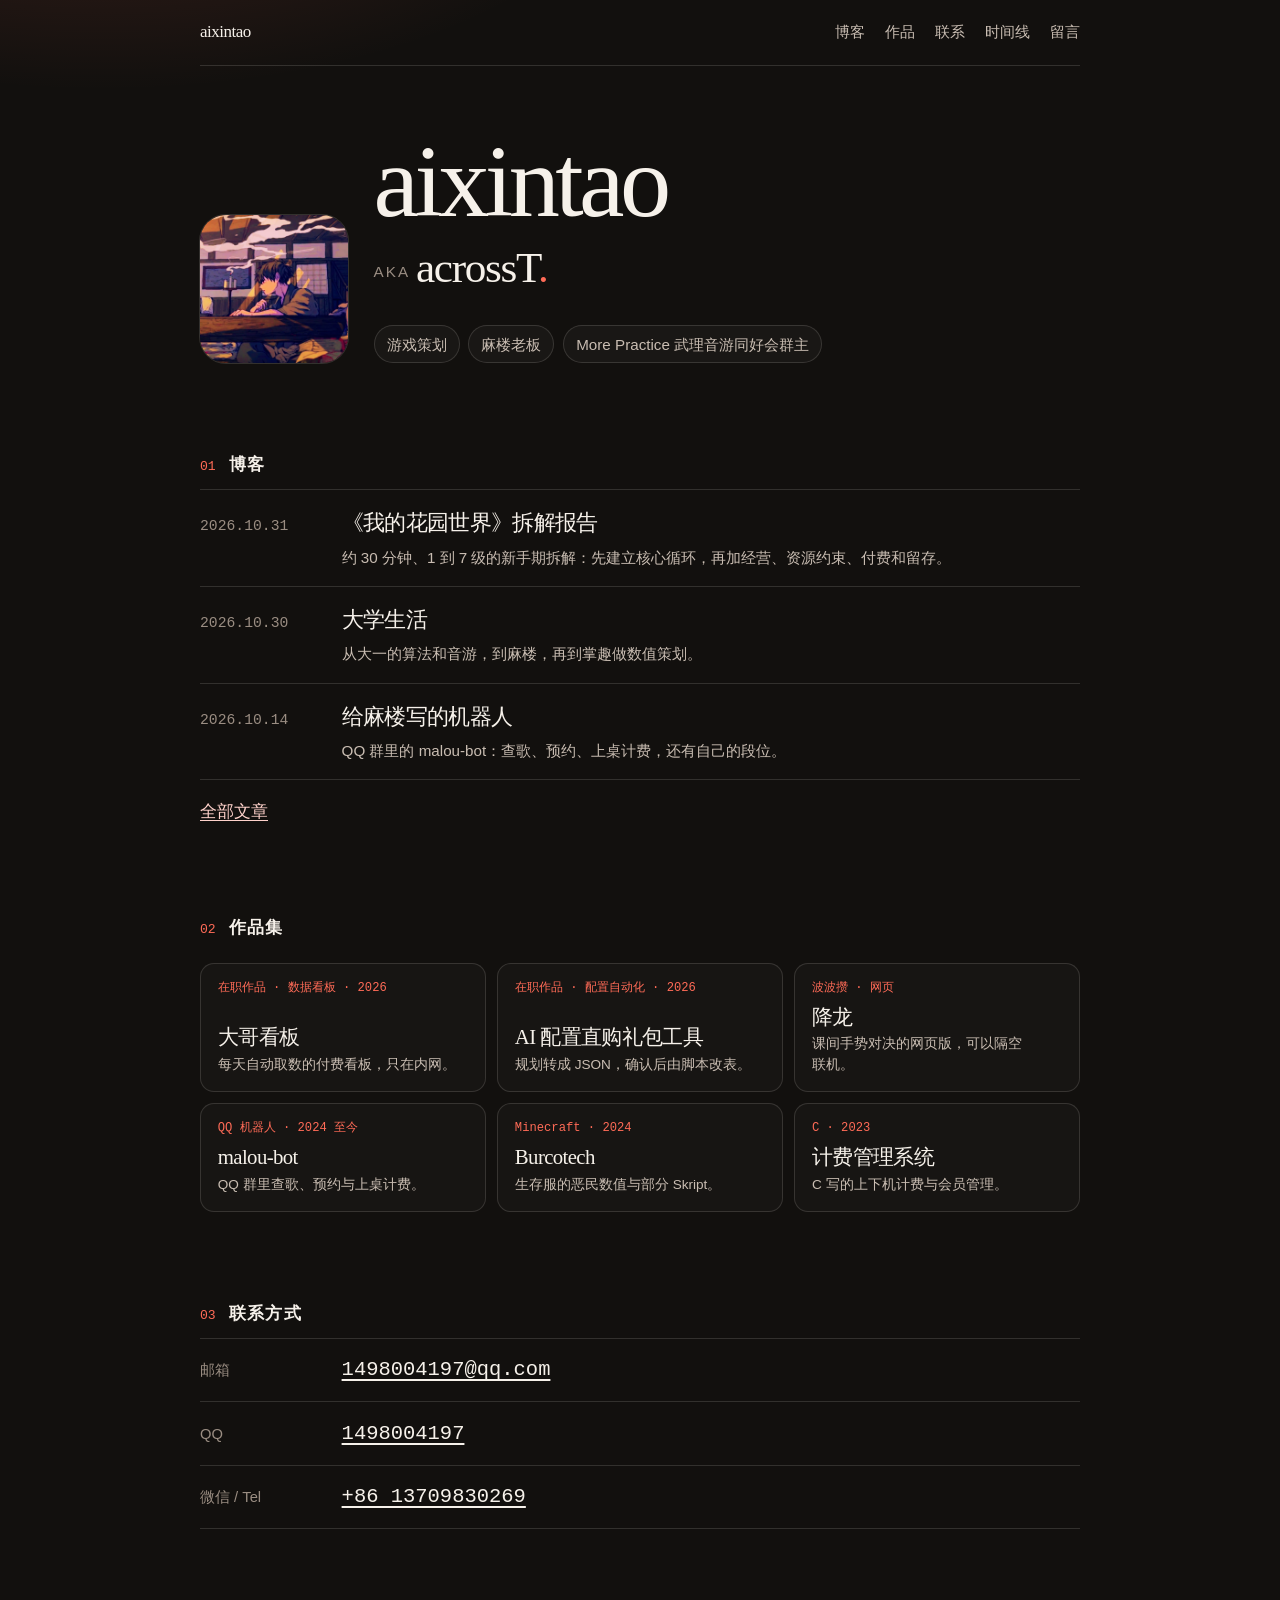
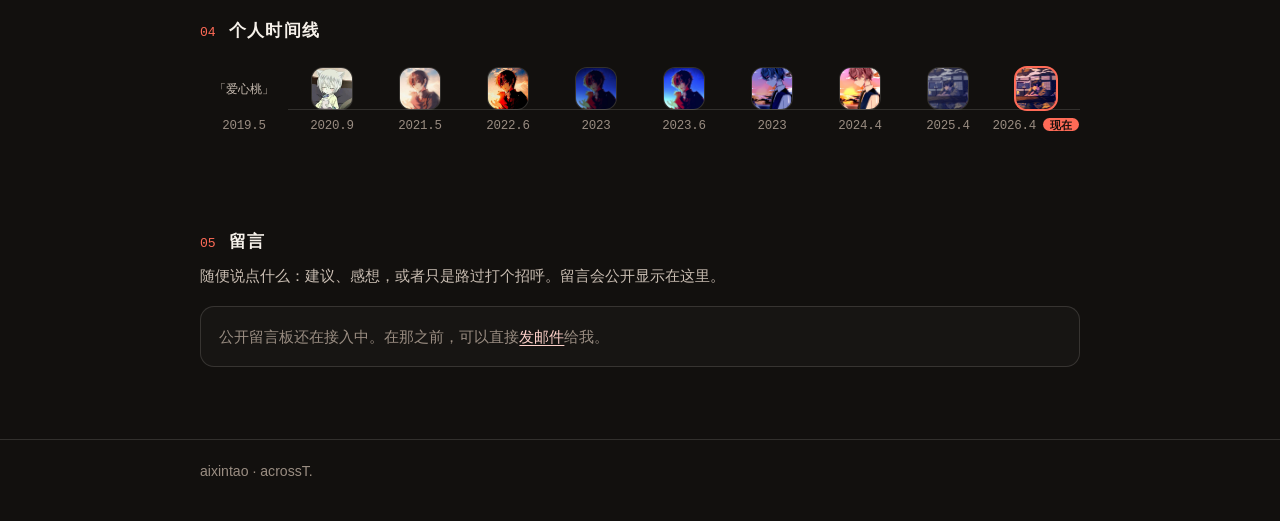
==== commit ccde4f79: "Publish a new-player breakdown of My Garden World. Co-authored-by: Cursor <cursoragent@cursor.com>" ====
--- a/index.html
+++ b/index.html
@@ -44,6 +44,13 @@
       <!-- posts:start -->
 <ol class="post-list">
   <li>
+    <time datetime="2026-10-31">2026.10.31</time>
+    <div>
+      <a class="post-title" href="/blog/garden-world.html">《我的花园世界》拆解报告</a>
+      <p>约 30 分钟、1 到 7 级的新手期拆解：先建立核心循环，再加经营、资源约束、付费和留存。</p>
+    </div>
+  </li>
+  <li>
     <time datetime="2026-10-30">2026.10.30</time>
     <div>
       <a class="post-title" href="/blog/college.html">大学生活</a>
--- a/style.css
+++ b/style.css
@@ -409,7 +409,36 @@
 
     .prose h3 { font-size: 1.12rem; }
 
+    .prose h4 {
+      margin: 1.35em 0 0.35em;
+      font-size: 1.02rem;
+      letter-spacing: 0;
+    }
+
     .prose p { margin: 0.95em 0; }
+
+    .prose table {
+      display: block;
+      width: 100%;
+      margin: 1.1em 0;
+      overflow-x: auto;
+      border-collapse: collapse;
+      font-size: 0.92rem;
+    }
+
+    .prose th,
+    .prose td {
+      padding: 0.55rem 0.75rem;
+      border-bottom: 1px solid var(--line);
+      text-align: left;
+      vertical-align: top;
+      white-space: nowrap;
+    }
+
+    .prose th {
+      color: var(--peach-soft);
+      font-weight: 600;
+    }
 
     .prose a {
       color: var(--peach-soft);
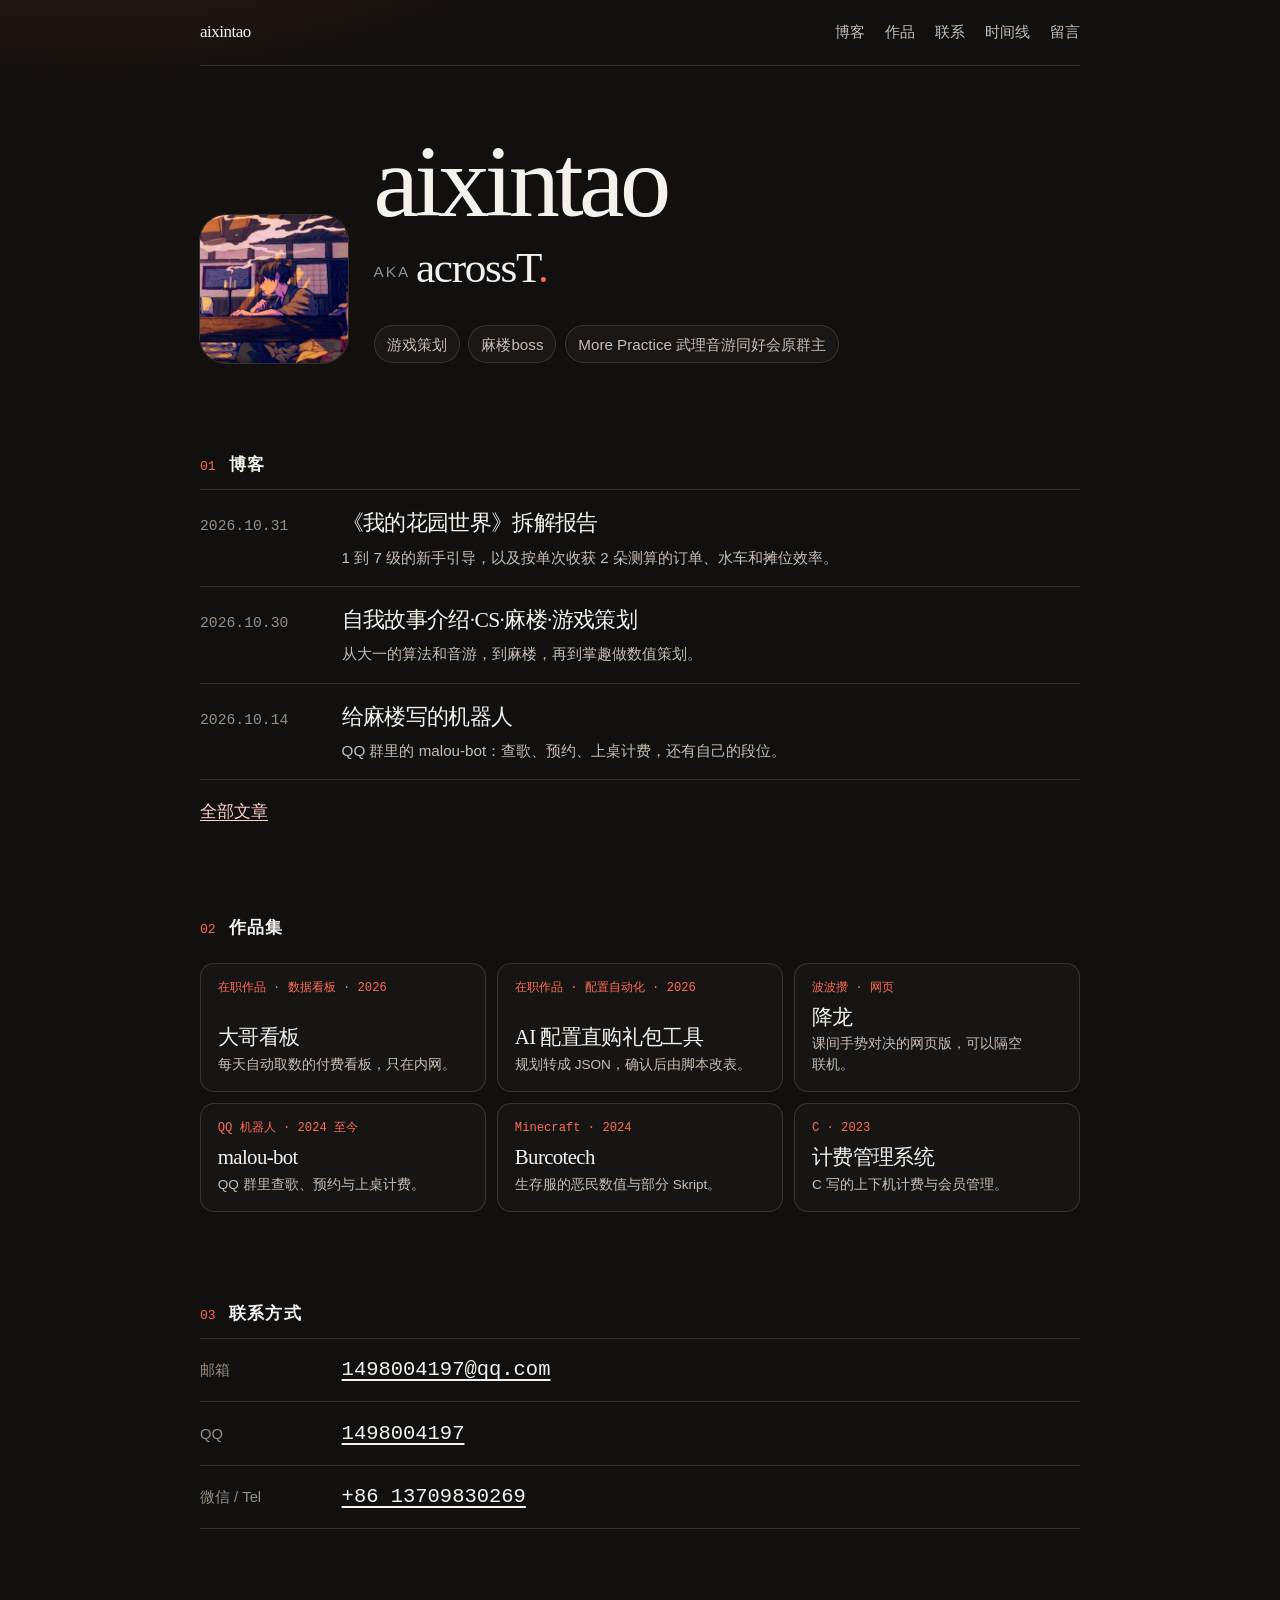
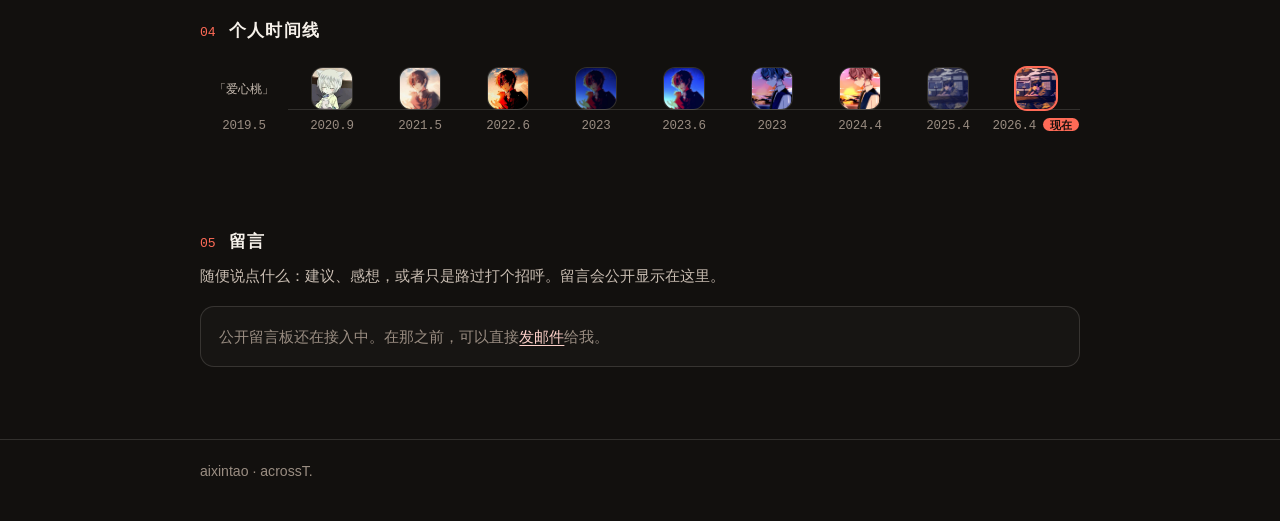
==== commit 3d18208d: "Shorten the garden breakdown, add its production table, and update the public titles. Co-authored-by" ====
--- a/index.html
+++ b/index.html
@@ -4,7 +4,7 @@
   <meta charset="utf-8">
   <meta name="viewport" content="width=device-width, initial-scale=1">
   <title>aixintao aka acrossT.</title>
-  <meta name="description" content="aixintao，aka acrossT.。游戏策划、麻楼老板，More Practice 武理音游同好会群主。">
+  <meta name="description" content="aixintao，aka acrossT.。游戏策划、麻楼boss，More Practice 武理音游同好会原群主。">
   <meta name="theme-color" content="#12100e">
   <link rel="icon" href="avatars/favicon.png">
   <link rel="stylesheet" href="/style.css">
@@ -28,8 +28,8 @@
         <p class="aka"><span class="aka-label">AKA</span><span class="wordmark">acrossT<span class="dot">.</span></span></p>
         <ul class="roles">
           <li>游戏策划</li>
-          <li>麻楼老板</li>
-          <li>More Practice 武理音游同好会群主</li>
+          <li>麻楼boss</li>
+          <li>More Practice 武理音游同好会原群主</li>
         </ul>
       </div>
     </div>
@@ -47,13 +47,13 @@
     <time datetime="2026-10-31">2026.10.31</time>
     <div>
       <a class="post-title" href="/blog/garden-world.html">《我的花园世界》拆解报告</a>
-      <p>约 30 分钟、1 到 7 级的新手期拆解：先建立核心循环，再加经营、资源约束、付费和留存。</p>
+      <p>1 到 7 级的新手引导，以及按单次收获 2 朵测算的订单、水车和摊位效率。</p>
     </div>
   </li>
   <li>
     <time datetime="2026-10-30">2026.10.30</time>
     <div>
-      <a class="post-title" href="/blog/college.html">大学生活</a>
+      <a class="post-title" href="/blog/college.html">自我故事介绍·CS·麻楼·游戏策划</a>
       <p>从大一的算法和音游，到麻楼，再到掌趣做数值策划。</p>
     </div>
   </li>
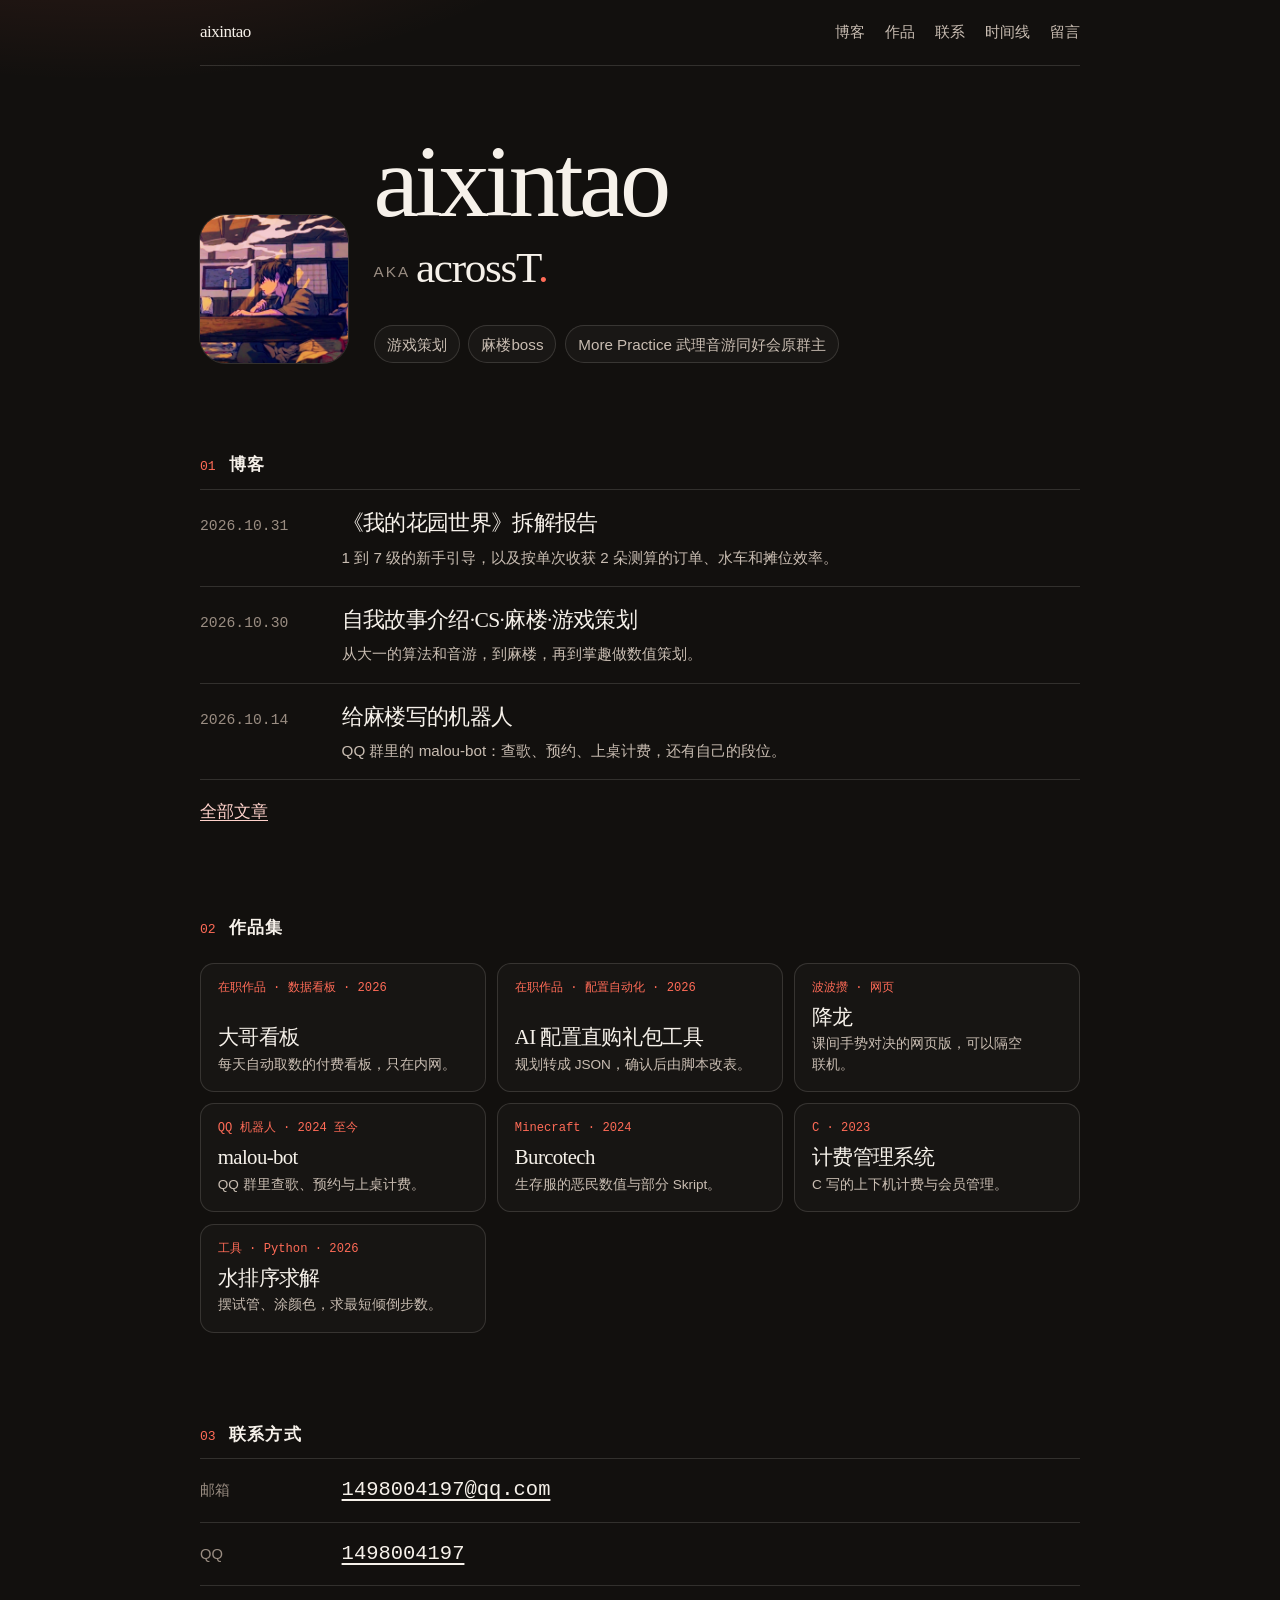
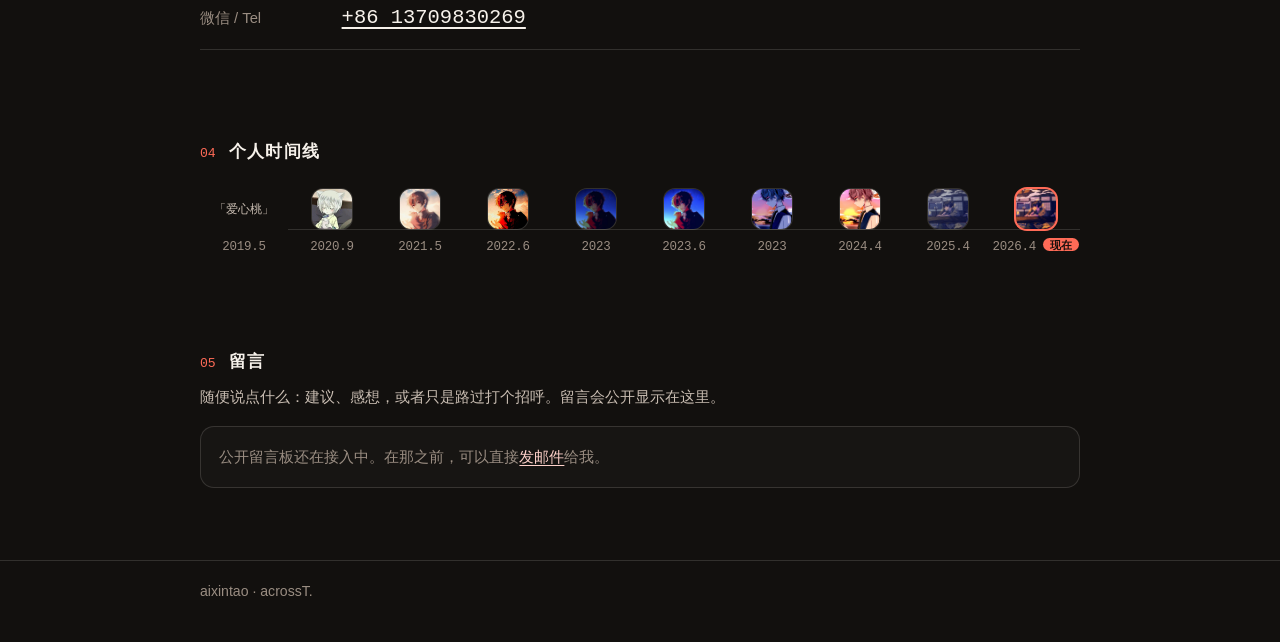
==== commit 47fa8682: "Add a water-sort page that edits tubes and plays back the shortest pour sequence. Co-authored-by: Cu" ====
--- a/index.html
+++ b/index.html
@@ -129,6 +129,15 @@
             </span>
           </a>
         </li>
+        <li>
+          <a href="/works/water-sort.html">
+            <span class="work-kicker">工具 · Python · 2026</span>
+            <span class="work-body">
+              <span class="work-title">水排序求解</span>
+              <span class="work-desc">摆试管、涂颜色，求最短倾倒步数。</span>
+            </span>
+          </a>
+        </li>
       </ul>
     </section>
 
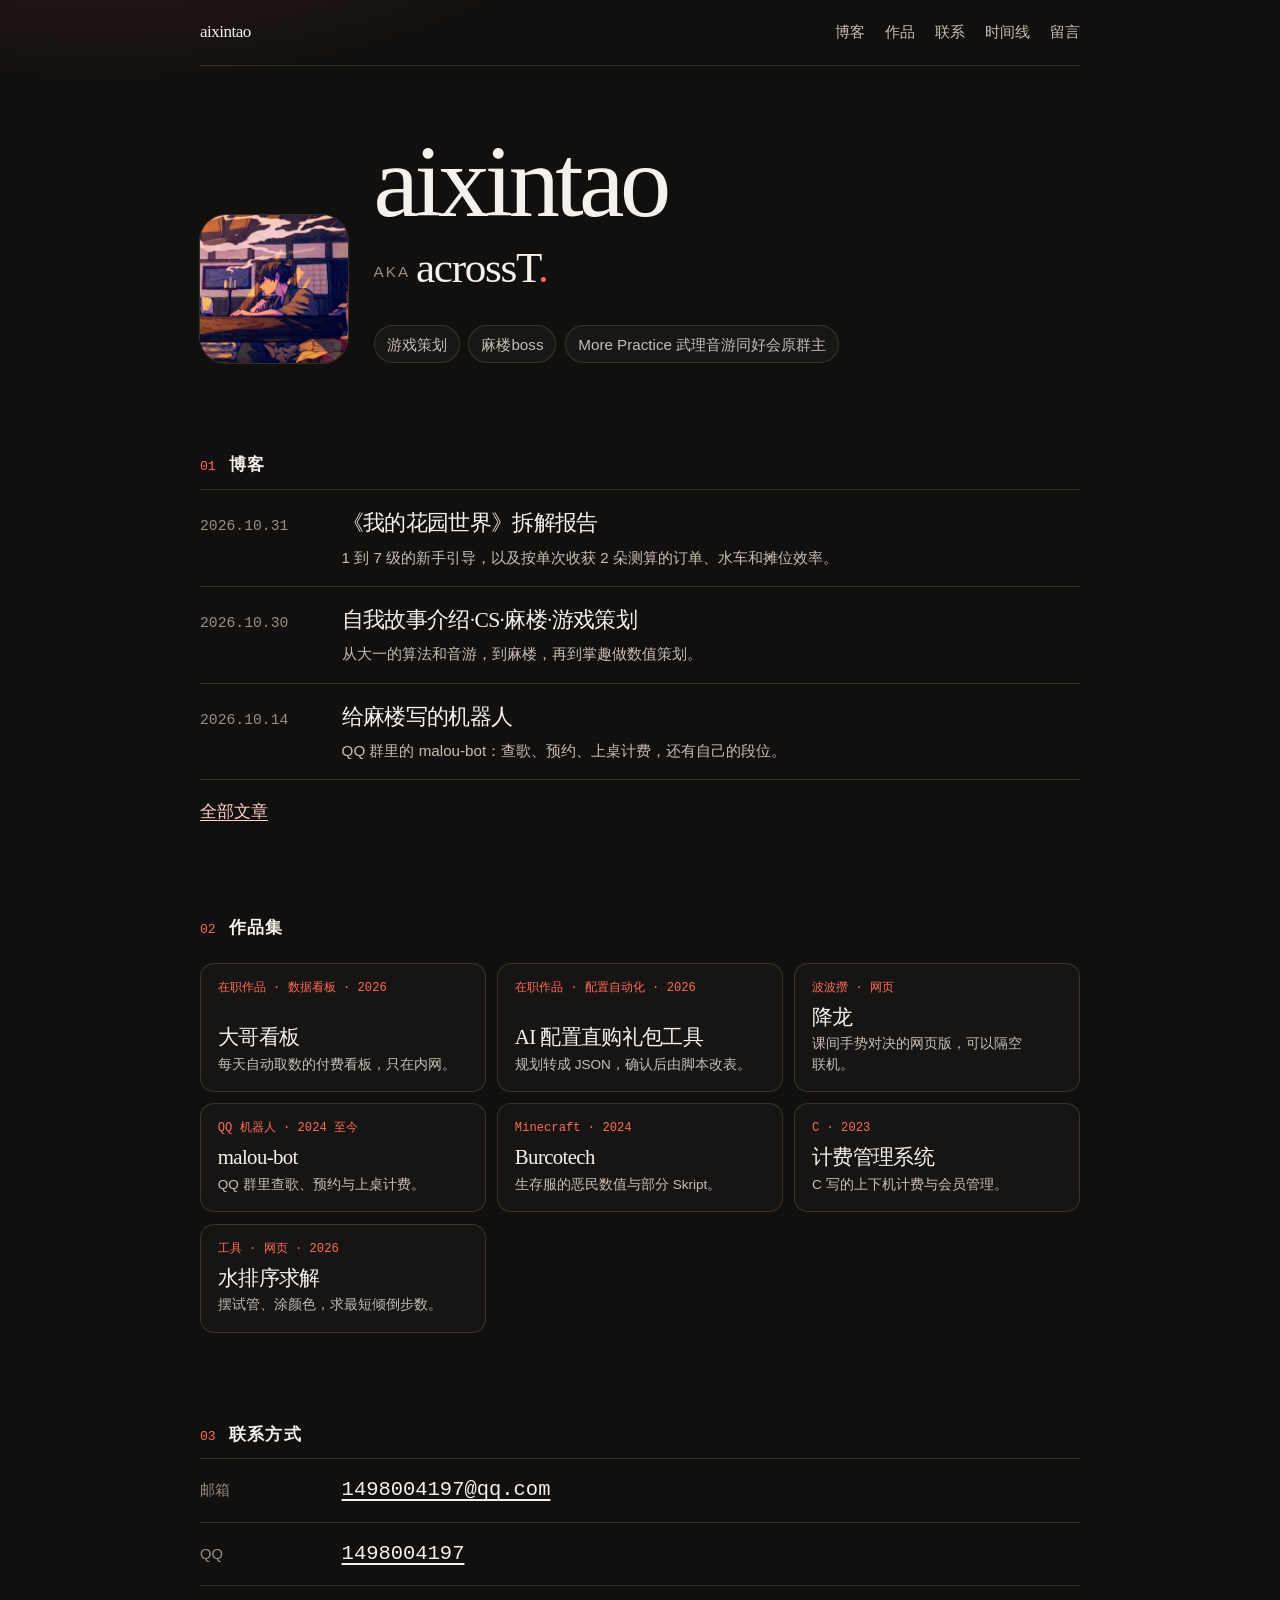
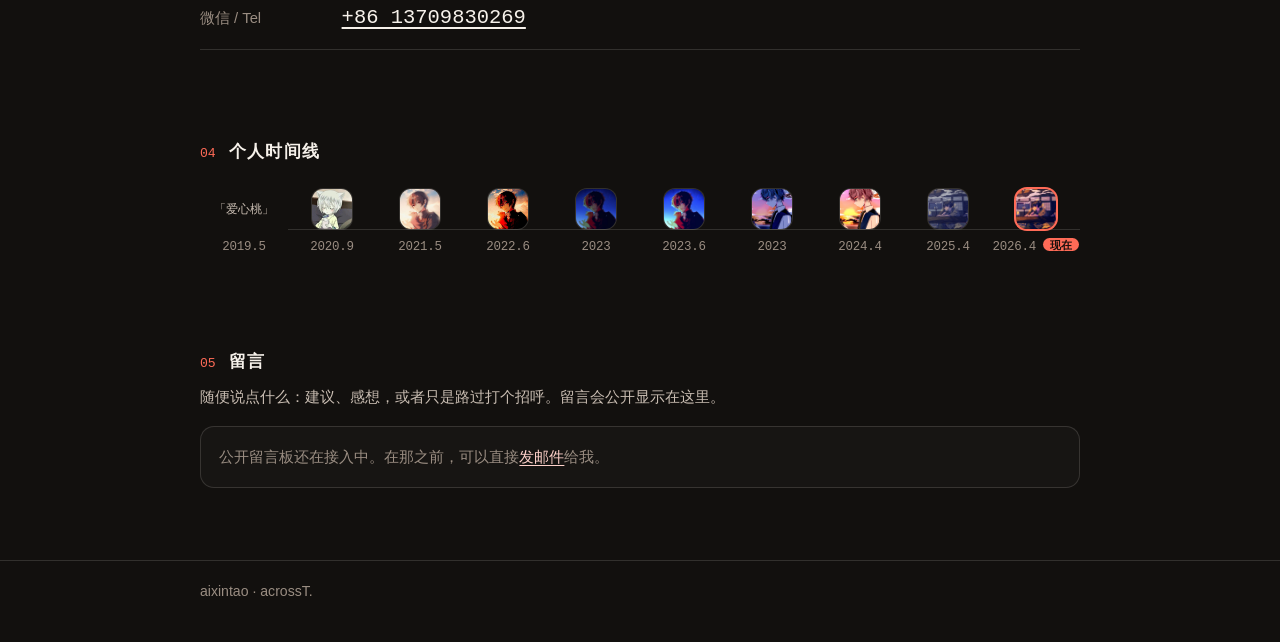
==== commit c9d21427: "Solve water sort in the browser so the page no longer needs a Python server. Co-authored-by: Cursor " ====
--- a/index.html
+++ b/index.html
@@ -131,7 +131,7 @@
         </li>
         <li>
           <a href="/works/water-sort.html">
-            <span class="work-kicker">工具 · Python · 2026</span>
+            <span class="work-kicker">工具 · 网页 · 2026</span>
             <span class="work-body">
               <span class="work-title">水排序求解</span>
               <span class="work-desc">摆试管、涂颜色，求最短倾倒步数。</span>
